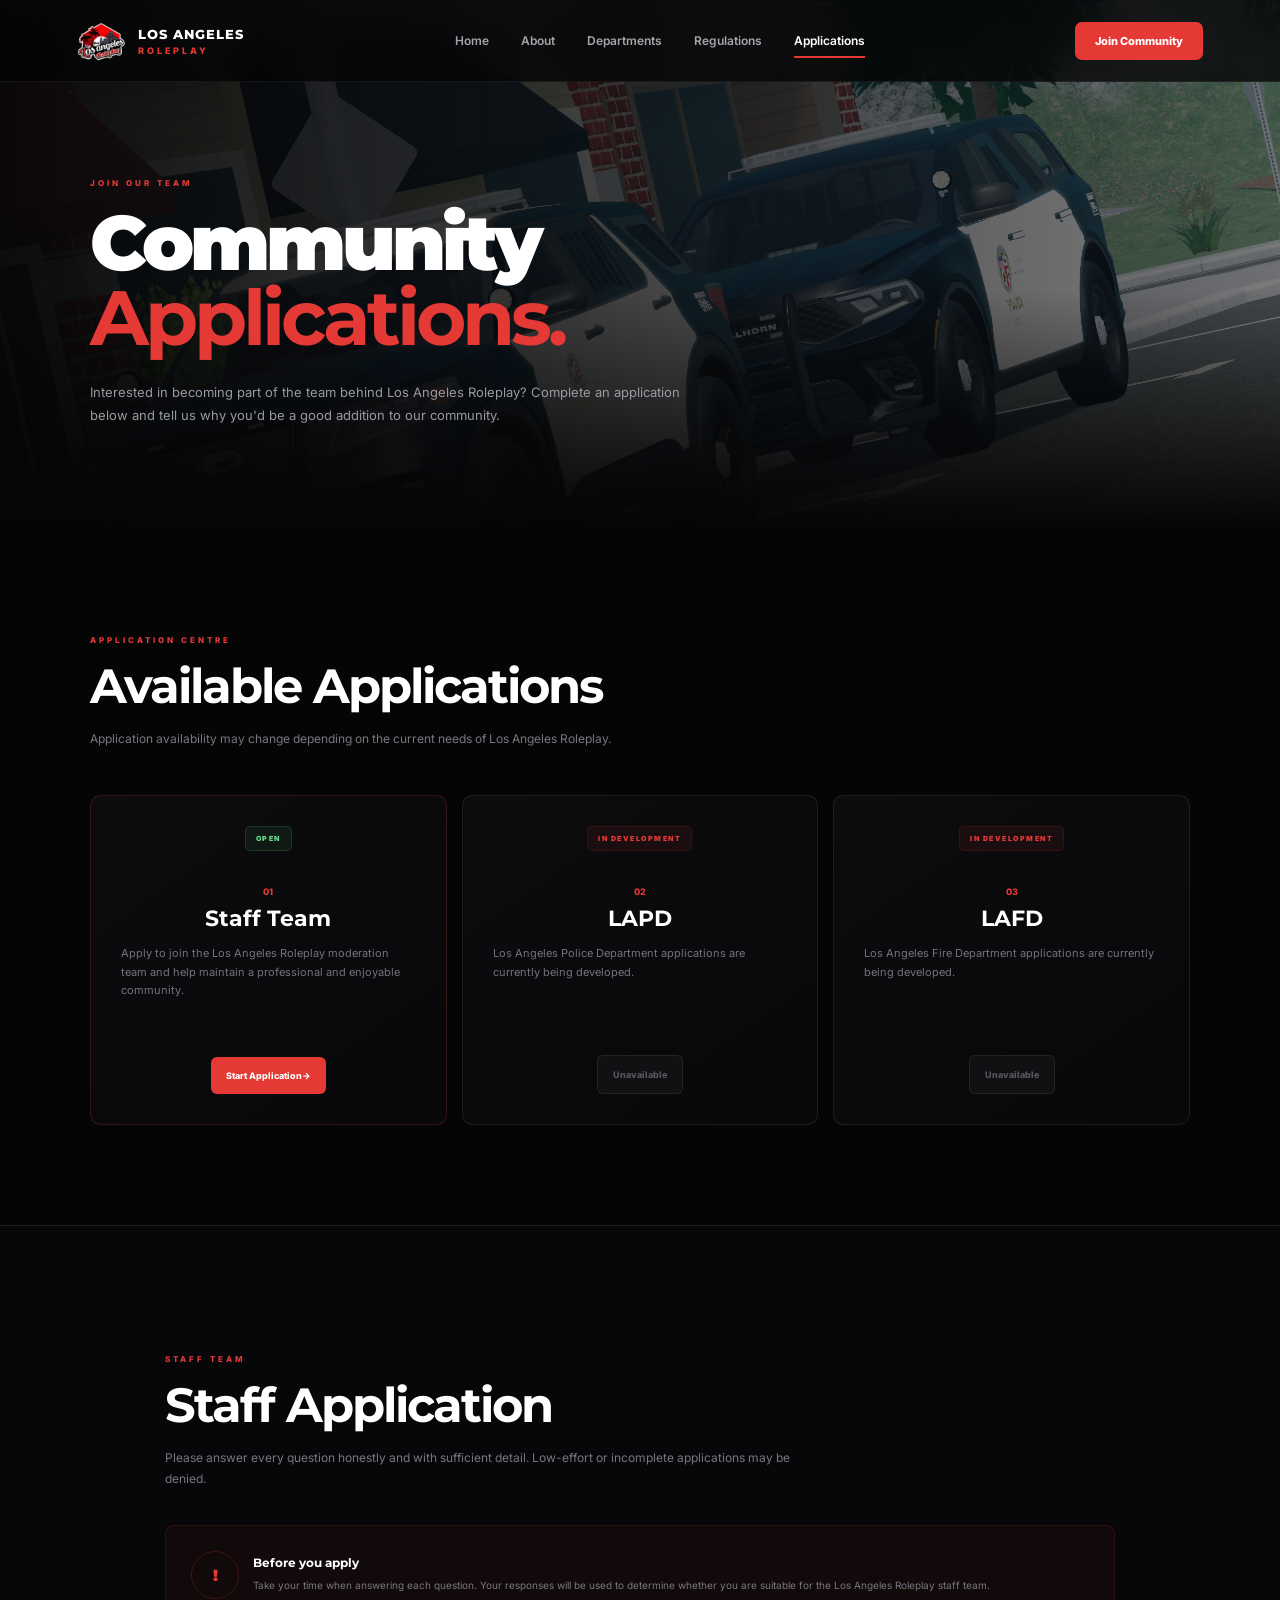
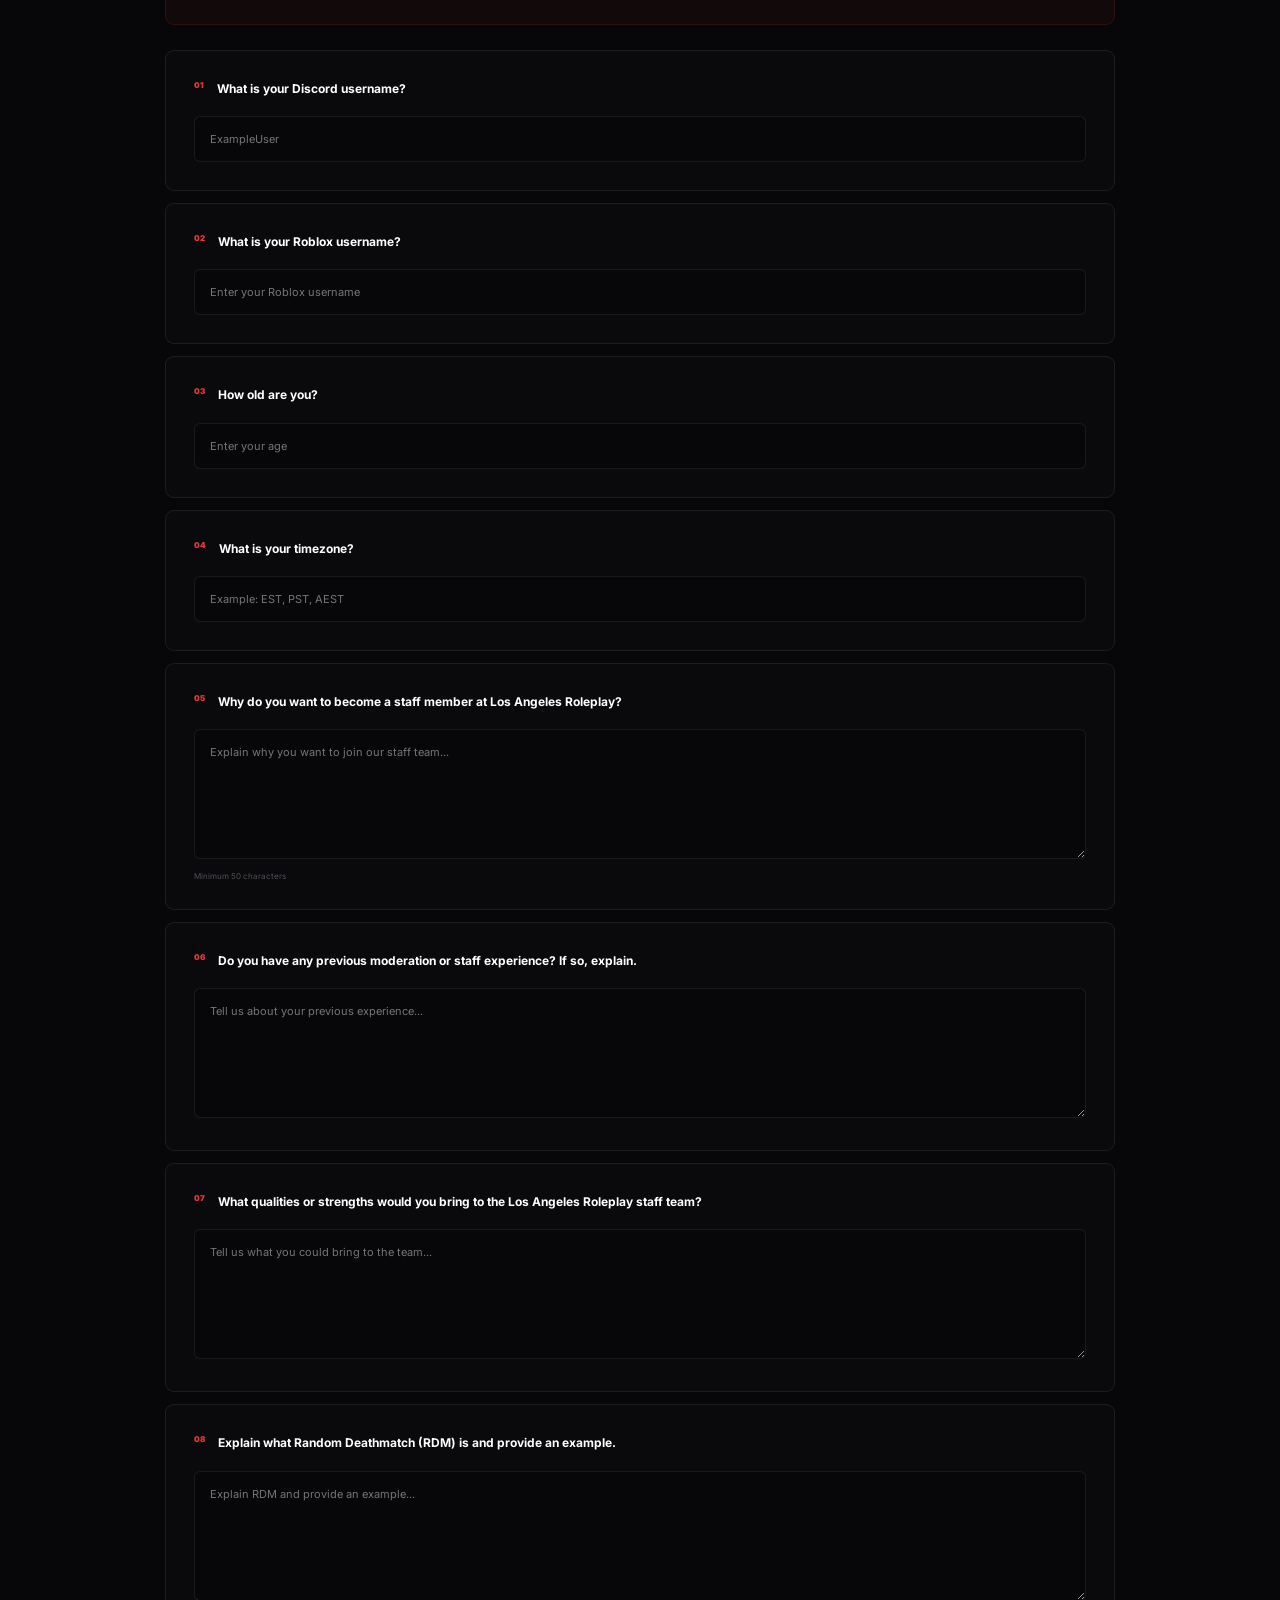
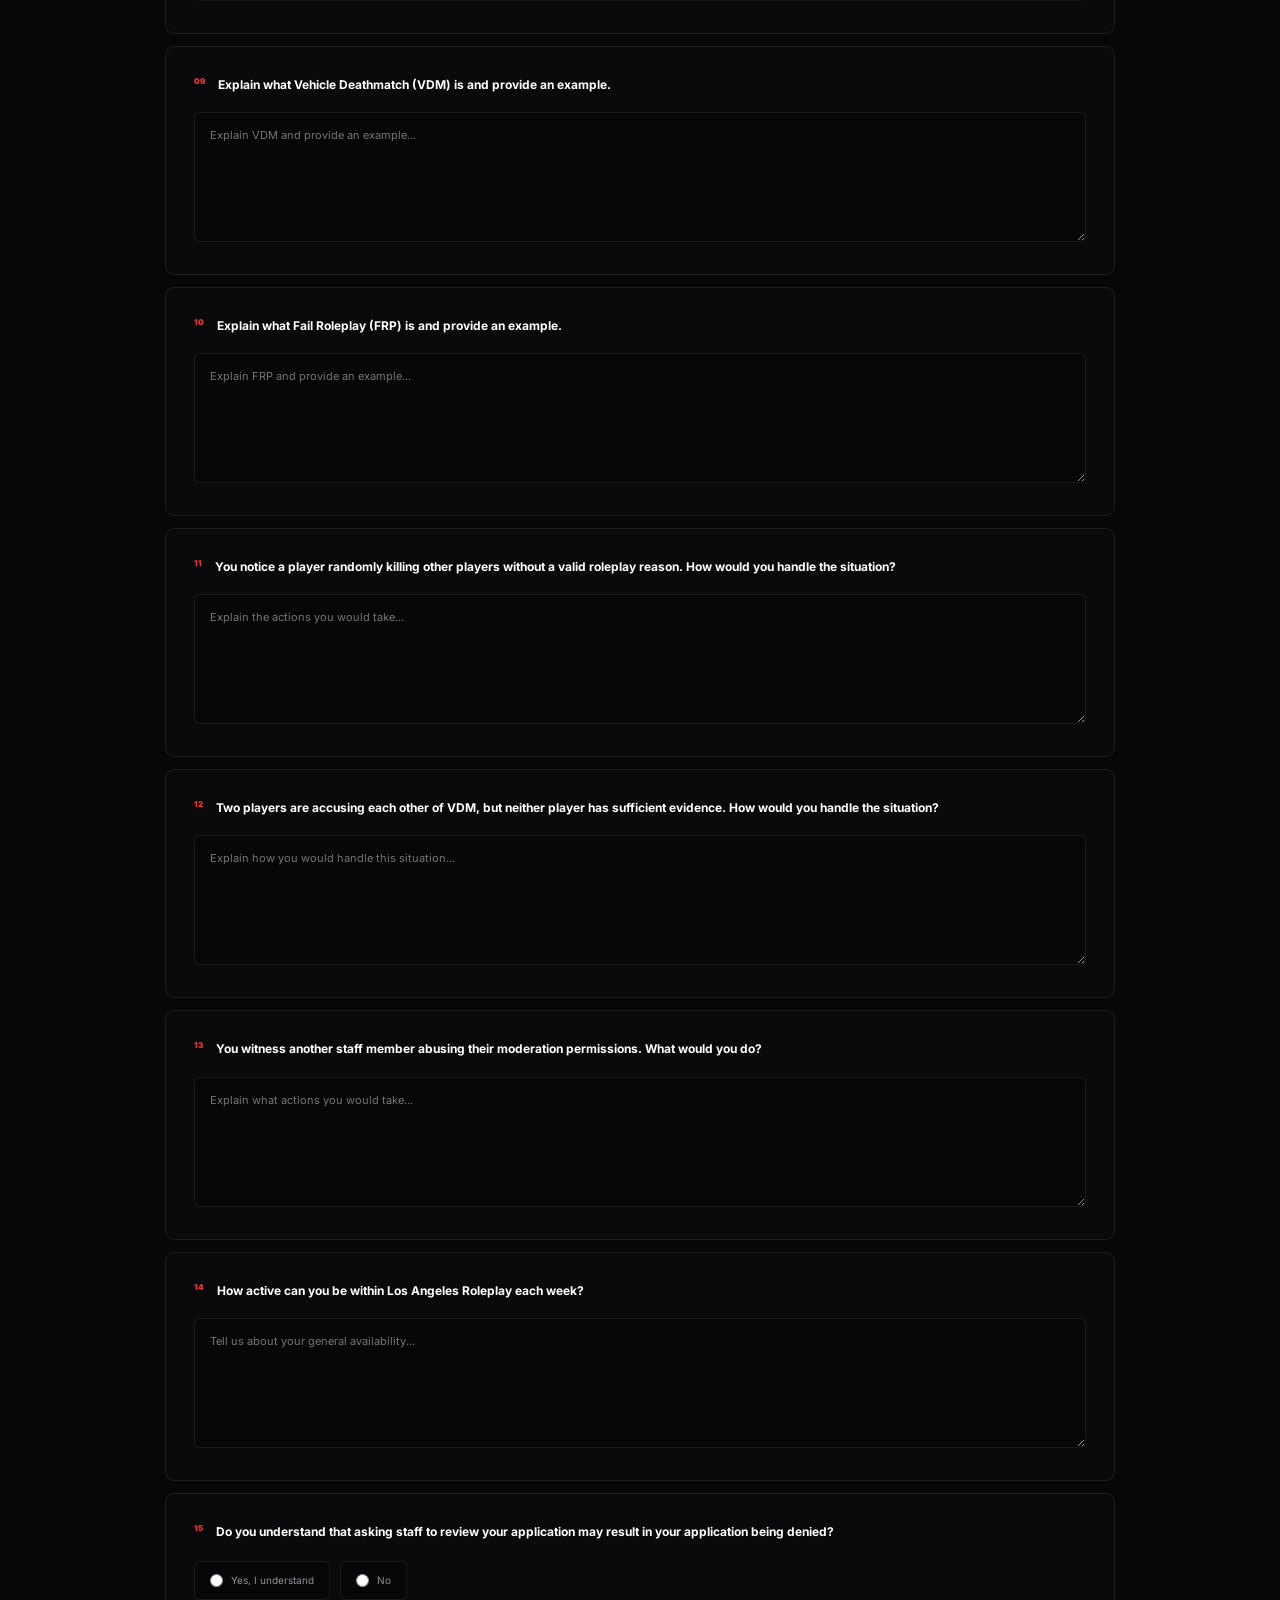
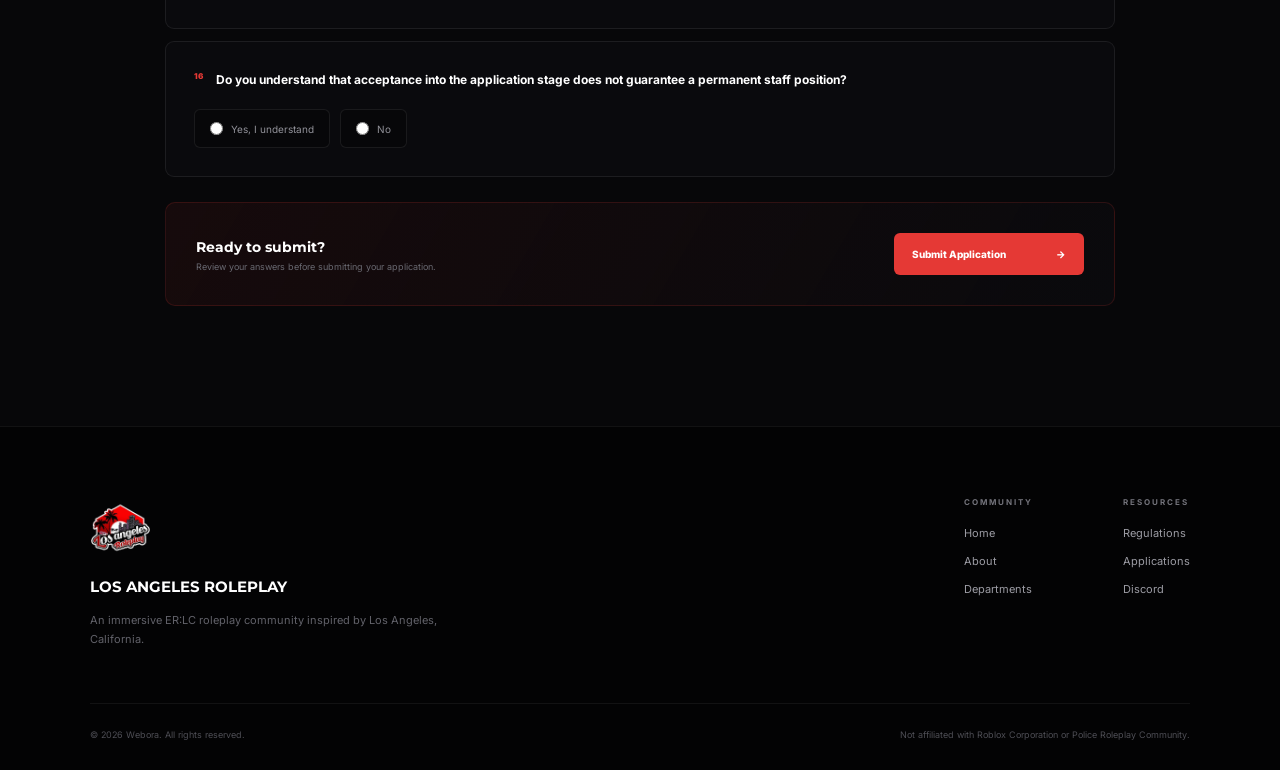
==== applications.html @ eafd81e9 "Add files via upload" ====
<!DOCTYPE html>
<html lang="en">

<head>
    <meta charset="UTF-8">
    <meta name="viewport" content="width=device-width, initial-scale=1.0">

    <title>Applications | Los Angeles Roleplay</title>

    <meta
        name="description"
        content="Apply to join the Los Angeles Roleplay staff team."
    >

    <link rel="icon" href="assets/images/larp.png">

    <link rel="preconnect" href="https://fonts.googleapis.com">
    <link rel="preconnect" href="https://fonts.gstatic.com" crossorigin>

    <link
        href="https://fonts.googleapis.com/css2?family=Inter:wght@400;500;600;700;800&family=Montserrat:wght@600;700;800;900&display=swap"
        rel="stylesheet"
    >

    <link rel="stylesheet" href="css/style.css">
</head>

<body>

    <!-- NAVIGATION -->
    <header class="navbar">

        <a href="index.html" class="brand">

            <img
                src="assets/images/larp.png"
                alt="Los Angeles Roleplay"
            >

            <div>
                <strong>LOS ANGELES</strong>
                <span>ROLEPLAY</span>
            </div>

        </a>


        <nav class="nav-links" id="navLinks">

            <a href="index.html">Home</a>
            <a href="index.html#about">About</a>
            <a href="departments.html">Departments</a>
            <a href="regulations.html">Regulations</a>

            <a
                href="applications.html"
                class="active"
            >
                Applications
            </a>

        </nav>


        <a
            href="https://discord.gg/EVZqjQpxMm"
            target="_blank"
            rel="noopener noreferrer"
            class="nav-button"
        >
            Join Community
        </a>


        <button
            class="menu-button"
            id="menuButton"
            aria-label="Open navigation"
        >
            <span></span>
            <span></span>
            <span></span>
        </button>

    </header>



    <main class="applications-page">

        <!-- HERO -->
        <section class="applications-hero">

            <div class="applications-hero-content reveal">

                <span>JOIN OUR TEAM</span>

                <h1>
                    Community
                    <b>Applications.</b>
                </h1>

                <p>
                    Interested in becoming part of the team behind
                    Los Angeles Roleplay? Complete an application
                    below and tell us why you'd be a good addition
                    to our community.
                </p>

            </div>

        </section>



        <!-- APPLICATION STATUS -->
        <section class="application-centre">

            <div class="application-heading reveal">

                <span>APPLICATION CENTRE</span>

                <h2>Available Applications</h2>

                <p>
                    Application availability may change depending
                    on the current needs of Los Angeles Roleplay.
                </p>

            </div>


            <div class="application-options">

                <!-- STAFF -->
                <article class="application-card application-open reveal">

                    <div class="application-status open">
                        OPEN
                    </div>

                    <span class="application-number">
                        01
                    </span>

                    <h3>Staff Team</h3>

                    <p>
                        Apply to join the Los Angeles Roleplay
                        moderation team and help maintain a
                        professional and enjoyable community.
                    </p>

                    <a
                        href="#staff-application"
                        class="application-button"
                    >
                        Start Application
                        <span>→</span>
                    </a>

                </article>


                <!-- LAPD -->
                <article class="application-card reveal">

                    <div class="application-status development">
                        IN DEVELOPMENT
                    </div>

                    <span class="application-number">
                        02
                    </span>

                    <h3>LAPD</h3>

                    <p>
                        Los Angeles Police Department applications
                        are currently being developed.
                    </p>

                    <button
                        class="application-button disabled"
                        disabled
                    >
                        Unavailable
                    </button>

                </article>


                <!-- LAFD -->
                <article class="application-card reveal">

                    <div class="application-status development">
                        IN DEVELOPMENT
                    </div>

                    <span class="application-number">
                        03
                    </span>

                    <h3>LAFD</h3>

                    <p>
                        Los Angeles Fire Department applications
                        are currently being developed.
                    </p>

                    <button
                        class="application-button disabled"
                        disabled
                    >
                        Unavailable
                    </button>

                </article>

            </div>

        </section>



        <!-- STAFF APPLICATION -->
        <section
            class="staff-application-section"
            id="staff-application"
        >

            <div class="staff-application-container">

                <div class="application-heading reveal">

                    <span>STAFF TEAM</span>

                    <h2>Staff Application</h2>

                    <p>
                        Please answer every question honestly and
                        with sufficient detail. Low-effort or
                        incomplete applications may be denied.
                    </p>

                </div>


                <!-- IMPORTANT NOTICE -->
                <div class="application-notice reveal">

                    <div class="notice-icon">
                        !
                    </div>

                    <div>

                        <strong>
                            Before you apply
                        </strong>

                        <p>
                            Take your time when answering each
                            question. Your responses will be used
                            to determine whether you are suitable
                            for the Los Angeles Roleplay staff team.
                        </p>

                    </div>

                </div>



                <!-- FORM -->
                <form
                    class="staff-application-form reveal"
                    id="staffApplication"
                >

                    <!-- QUESTION 1 -->
                    <div class="application-question">

                        <label for="discordUsername">

                            <span>01</span>

                            What is your Discord username?

                        </label>

                        <input
                            type="text"
                            id="discordUsername"
                            name="discordUsername"
                            placeholder="ExampleUser"
                            required
                        >

                    </div>


                    <!-- QUESTION 2 -->
                    <div class="application-question">

                        <label for="robloxUsername">

                            <span>02</span>

                            What is your Roblox username?

                        </label>

                        <input
                            type="text"
                            id="robloxUsername"
                            name="robloxUsername"
                            placeholder="Enter your Roblox username"
                            required
                        >

                    </div>


                    <!-- QUESTION 3 -->
                    <div class="application-question">

                        <label for="age">

                            <span>03</span>

                            How old are you?

                        </label>

                        <input
                            type="number"
                            id="age"
                            name="age"
                            placeholder="Enter your age"
                            min="1"
                            required
                        >

                    </div>


                    <!-- QUESTION 4 -->
                    <div class="application-question">

                        <label for="timezone">

                            <span>04</span>

                            What is your timezone?

                        </label>

                        <input
                            type="text"
                            id="timezone"
                            name="timezone"
                            placeholder="Example: EST, PST, AEST"
                            required
                        >

                    </div>


                    <!-- QUESTION 5 -->
                    <div class="application-question">

                        <label for="whyStaff">

                            <span>05</span>

                            Why do you want to become a staff member
                            at Los Angeles Roleplay?

                        </label>

                        <textarea
                            id="whyStaff"
                            name="whyStaff"
                            placeholder="Explain why you want to join our staff team..."
                            minlength="50"
                            required
                        ></textarea>

                        <small>
                            Minimum 50 characters
                        </small>

                    </div>


                    <!-- QUESTION 6 -->
                    <div class="application-question">

                        <label for="experience">

                            <span>06</span>

                            Do you have any previous moderation or
                            staff experience? If so, explain.

                        </label>

                        <textarea
                            id="experience"
                            name="experience"
                            placeholder="Tell us about your previous experience..."
                            required
                        ></textarea>

                    </div>


                    <!-- QUESTION 7 -->
                    <div class="application-question">

                        <label for="strengths">

                            <span>07</span>

                            What qualities or strengths would you
                            bring to the Los Angeles Roleplay staff
                            team?

                        </label>

                        <textarea
                            id="strengths"
                            name="strengths"
                            placeholder="Tell us what you could bring to the team..."
                            minlength="40"
                            required
                        ></textarea>

                    </div>


                    <!-- QUESTION 8 -->
                    <div class="application-question">

                        <label for="rdm">

                            <span>08</span>

                            Explain what Random Deathmatch (RDM) is
                            and provide an example.

                        </label>

                        <textarea
                            id="rdm"
                            name="rdm"
                            placeholder="Explain RDM and provide an example..."
                            required
                        ></textarea>

                    </div>


                    <!-- QUESTION 9 -->
                    <div class="application-question">

                        <label for="vdm">

                            <span>09</span>

                            Explain what Vehicle Deathmatch (VDM)
                            is and provide an example.

                        </label>

                        <textarea
                            id="vdm"
                            name="vdm"
                            placeholder="Explain VDM and provide an example..."
                            required
                        ></textarea>

                    </div>


                    <!-- QUESTION 10 -->
                    <div class="application-question">

                        <label for="frp">

                            <span>10</span>

                            Explain what Fail Roleplay (FRP) is
                            and provide an example.

                        </label>

                        <textarea
                            id="frp"
                            name="frp"
                            placeholder="Explain FRP and provide an example..."
                            required
                        ></textarea>

                    </div>


                    <!-- QUESTION 11 -->
                    <div class="application-question">

                        <label for="scenarioOne">

                            <span>11</span>

                            You notice a player randomly killing
                            other players without a valid roleplay
                            reason. How would you handle the
                            situation?

                        </label>

                        <textarea
                            id="scenarioOne"
                            name="scenarioOne"
                            placeholder="Explain the actions you would take..."
                            minlength="50"
                            required
                        ></textarea>

                    </div>


                    <!-- QUESTION 12 -->
                    <div class="application-question">

                        <label for="scenarioTwo">

                            <span>12</span>

                            Two players are accusing each other of
                            VDM, but neither player has sufficient
                            evidence. How would you handle the
                            situation?

                        </label>

                        <textarea
                            id="scenarioTwo"
                            name="scenarioTwo"
                            placeholder="Explain how you would handle this situation..."
                            minlength="50"
                            required
                        ></textarea>

                    </div>


                    <!-- QUESTION 13 -->
                    <div class="application-question">

                        <label for="staffAbuse">

                            <span>13</span>

                            You witness another staff member abusing
                            their moderation permissions. What would
                            you do?

                        </label>

                        <textarea
                            id="staffAbuse"
                            name="staffAbuse"
                            placeholder="Explain what actions you would take..."
                            required
                        ></textarea>

                    </div>


                    <!-- QUESTION 14 -->
                    <div class="application-question">

                        <label for="activity">

                            <span>14</span>

                            How active can you be within Los Angeles
                            Roleplay each week?

                        </label>

                        <textarea
                            id="activity"
                            name="activity"
                            placeholder="Tell us about your general availability..."
                            required
                        ></textarea>

                    </div>


                    <!-- QUESTION 15 -->
                    <div class="application-question">

                        <label>

                            <span>15</span>

                            Do you understand that asking staff to
                            review your application may result in
                            your application being denied?

                        </label>

                        <div class="application-choice">

                            <label>
                                <input
                                    type="radio"
                                    name="reviewAgreement"
                                    value="yes"
                                    required
                                >
                                Yes, I understand
                            </label>

                            <label>
                                <input
                                    type="radio"
                                    name="reviewAgreement"
                                    value="no"
                                >
                                No
                            </label>

                        </div>

                    </div>


                    <!-- QUESTION 16 -->
                    <div class="application-question">

                        <label>

                            <span>16</span>

                            Do you understand that acceptance into
                            the application stage does not guarantee
                            a permanent staff position?

                        </label>

                        <div class="application-choice">

                            <label>
                                <input
                                    type="radio"
                                    name="acceptanceAgreement"
                                    value="yes"
                                    required
                                >
                                Yes, I understand
                            </label>

                            <label>
                                <input
                                    type="radio"
                                    name="acceptanceAgreement"
                                    value="no"
                                >
                                No
                            </label>

                        </div>

                    </div>


                    <!-- SUBMIT -->
                    <div class="application-submit">

                        <div>

                            <strong>
                                Ready to submit?
                            </strong>

                            <p>
                                Review your answers before
                                submitting your application.
                            </p>

                        </div>

                        <button type="submit">
                            Submit Application
                            <span>→</span>
                        </button>

                    </div>

                </form>

            </div>

        </section>

    </main>



    <!-- FOOTER -->
    <footer>

        <div class="footer-top">

            <div class="footer-brand">

                <img
                    src="assets/images/larp.png"
                    alt="Los Angeles Roleplay"
                >

                <h3>
                    LOS ANGELES ROLEPLAY
                </h3>

                <p>
                    An immersive ER:LC roleplay community
                    inspired by Los Angeles, California.
                </p>

            </div>


            <div class="footer-links">

                <div>

                    <strong>COMMUNITY</strong>

                    <a href="index.html">Home</a>
                    <a href="index.html#about">About</a>
                    <a href="departments.html">Departments</a>

                </div>


                <div>

                    <strong>RESOURCES</strong>

                    <a href="regulations.html">Regulations</a>
                    <a href="applications.html">Applications</a>

                    <a
                        href="https://discord.gg/EVZqjQpxMm"
                        target="_blank"
                        rel="noopener noreferrer"
                    >
                        Discord
                    </a>

                </div>

            </div>

        </div>


        <div class="footer-bottom">

            <span>
                © 2026 Webora.
                All rights reserved.
            </span>

            <span>
                Not affiliated with Roblox Corporation
                or Police Roleplay Community.
            </span>

        </div>

    </footer>


    <script src="js/script.js"></script>

</body>

</html>
---- css/style.css ----
/* ========================================
   LOS ANGELES ROLEPLAY
   RED / BLACK THEME
======================================== */

* {
    margin: 0;
    padding: 0;
    box-sizing: border-box;
}

html {
    scroll-behavior: smooth;
}

:root {
    --bg: #050506;
    --bg-light: #09090b;

    --card: #0b0b0e;
    --card-light: #101014;

    --red: #e53935;
    --red-light: #ff625e;

    --white: #ffffff;
    --text: #c8c8ce;
    --muted: #73737c;

    --border: rgba(255, 255, 255, 0.08);

    --heading: "Montserrat", sans-serif;
    --body: "Inter", sans-serif;
}

body {
    min-height: 100vh;

    background: var(--bg);
    color: var(--white);

    font-family: var(--body);

    overflow-x: hidden;
}

a {
    color: inherit;
    text-decoration: none;
}

img {
    display: block;
    max-width: 100%;
}


/* ========================================
   NAVBAR
======================================== */

.navbar {
    position: fixed;

    top: 0;
    left: 0;

    z-index: 1000;

    width: 100%;
    height: 82px;

    padding: 0 6%;

    display: flex;
    align-items: center;
    justify-content: space-between;

    background: rgba(5, 5, 6, 0.78);

    border-bottom:
        1px solid rgba(255, 255, 255, 0.06);

    backdrop-filter: blur(18px);
    -webkit-backdrop-filter: blur(18px);
}

.brand {
    display: flex;
    align-items: center;

    gap: 13px;
}

.brand img {
    width: 48px;
    height: 48px;

    object-fit: contain;
}

.brand > div {
    display: flex;
    flex-direction: column;
}

.brand strong {
    font-family: var(--heading);

    font-size: 13px;
    font-weight: 800;

    letter-spacing: 1px;
}

.brand span {
    margin-top: 3px;

    color: var(--red);

    font-size: 9px;
    font-weight: 800;

    letter-spacing: 3px;
}

.nav-links {
    display: flex;
    align-items: center;

    gap: 32px;
}

.nav-links a {
    position: relative;

    color: #a5a5ad;

    font-size: 12px;
    font-weight: 600;

    transition: 0.25s ease;
}

.nav-links a:hover {
    color: white;
}

.nav-links a::after {
    content: "";

    position: absolute;

    left: 0;
    bottom: -10px;

    width: 0;
    height: 2px;

    background: var(--red);

    transition: width 0.25s ease;
}

.nav-links a:hover::after {
    width: 100%;
}

.nav-button {
    padding: 12px 20px;

    background: var(--red);

    border-radius: 7px;

    color: white;

    font-size: 11px;
    font-weight: 800;

    transition: 0.25s ease;
}

.nav-button:hover {
    transform: translateY(-2px);

    background: var(--red-light);

    box-shadow:
        0 10px 30px rgba(229, 57, 53, 0.2);
}


/* ========================================
   MOBILE BUTTON
======================================== */

.menu-button {
    display: none;

    width: 34px;

    background: none;
    border: none;

    cursor: pointer;
}

.menu-button span {
    display: block;

    width: 100%;
    height: 2px;

    margin: 7px 0;

    background: white;
}


/* ========================================
   HERO
======================================== */

.hero {
    position: relative;

    min-height: 100vh;

    padding: 150px 7% 100px;

    display: flex;
    align-items: center;

    overflow: hidden;

    background-image:
        linear-gradient(
            90deg,
            rgba(5, 5, 6, 0.94) 0%,
            rgba(5, 5, 6, 0.72) 45%,
            rgba(5, 5, 6, 0.42) 100%
        ),
        linear-gradient(
            to bottom,
            rgba(5, 5, 6, 0.10) 55%,
            #050506 100%
        ),
        url("../assets/images/background.png");

    background-size: cover;
    background-position: center;
    background-repeat: no-repeat;
}

.hero::after {
    content: "";

    position: absolute;

    inset: 0;

    background:
        linear-gradient(
            to bottom,
            transparent 65%,
            #050506 100%
        );

    pointer-events: none;
}

.hero-glow {
    position: absolute;
    inset: 0;

    pointer-events: none;

    background:
        radial-gradient(
            circle at 75% 45%,
            rgba(229, 57, 53, 0.15),
            transparent 35%
        );
}

.hero-content {
    position: relative;

    z-index: 5;

    width: min(900px, 100%);
}

.hero-logo {
    width: 105px;
    height: 105px;

    margin-bottom: 30px;

    padding: 9px;

    object-fit: contain;

    background:
        rgba(255, 255, 255, 0.025);

    border:
        1px solid rgba(255, 255, 255, 0.08);

    border-radius: 17px;
}

.hero-label {
    margin-bottom: 18px;

    color: var(--red);

    font-size: 10px;
    font-weight: 800;

    letter-spacing: 3px;
}

.hero h1 {
    max-width: 900px;

    font-family: var(--heading);

    font-size:
        clamp(55px, 7vw, 105px);

    font-weight: 900;

    line-height: 0.92;

    letter-spacing: -5px;
}

.hero h1 span {
    display: block;

    color: var(--red);
}

.hero-description {
    max-width: 610px;

    margin-top: 30px;

    color: #9a9aa2;

    font-size: 15px;
    line-height: 1.8;
}

.hero-buttons {
    margin-top: 35px;

    display: flex;
    flex-wrap: wrap;

    gap: 12px;
}


/* ========================================
   BUTTONS
======================================== */

.button {
    min-height: 50px;

    padding: 0 25px;

    display: inline-flex;
    align-items: center;
    justify-content: center;

    border-radius: 7px;

    font-size: 11px;
    font-weight: 800;

    transition: 0.25s ease;
}

.red-button {
    background: var(--red);

    border:
        1px solid var(--red);

    color: white;
}

.red-button:hover {
    transform: translateY(-3px);

    background: var(--red-light);

    box-shadow:
        0 12px 35px
        rgba(229, 57, 53, 0.22);
}

.dark-button {
    background:
        rgba(255, 255, 255, 0.035);

    border:
        1px solid rgba(255, 255, 255, 0.12);

    color: white;
}

.dark-button:hover {
    transform: translateY(-3px);

    border-color:
        rgba(229, 57, 53, 0.4);

    background:
        rgba(255, 255, 255, 0.07);
}


/* ========================================
   SCROLL LABEL
======================================== */

.scroll-text {
    position: absolute;

    z-index: 5;

    right: 7%;
    bottom: 55px;

    display: flex;
    align-items: center;

    gap: 15px;

    color: #595961;

    font-size: 8px;
    font-weight: 800;

    letter-spacing: 2px;
}

.scroll-text div {
    width: 55px;
    height: 1px;

    background:
        rgba(255, 255, 255, 0.18);
}


/* ========================================
   GENERAL SECTION
======================================== */

.section {
    position: relative;

    padding: 120px 7%;

    background: var(--bg);
}

.section-heading {
    max-width: 700px;

    margin-bottom: 55px;
}

.section-heading > span,
.application-content > span,
.join-content > span {
    display: block;

    margin-bottom: 14px;

    color: var(--red);

    font-size: 9px;
    font-weight: 800;

    letter-spacing: 3px;
}

.section-heading h2,
.application-content h2,
.join-content h2 {
    font-family: var(--heading);

    font-size:
        clamp(38px, 4vw, 60px);

    line-height: 1.05;

    letter-spacing: -2px;
}

.section-heading h2 b,
.application-content h2 b,
.join-content h2 b {
    color: var(--red);
}

.section-heading p {
    max-width: 600px;

    margin-top: 18px;

    color: var(--muted);

    font-size: 14px;
    line-height: 1.8;
}


/* ========================================
   ABOUT
======================================== */

.about-grid {
    display: grid;

    grid-template-columns:
        1.05fr
        0.95fr;

    gap: 20px;
}

.about-card {
    min-height: 480px;

    padding: 50px;

    display: flex;
    flex-direction: column;
    justify-content: center;

    background:
        linear-gradient(
            145deg,
            #0d0d10,
            #08080a
        );

    border: 1px solid var(--border);

    border-radius: 15px;
}

.about-card small {
    color: var(--red);

    font-size: 9px;
    font-weight: 800;

    letter-spacing: 3px;
}

.about-card h3 {
    max-width: 520px;

    margin-top: 18px;

    font-family: var(--heading);

    font-size:
        clamp(30px, 3vw, 45px);

    line-height: 1.1;
}

.about-card p {
    max-width: 560px;

    margin-top: 20px;

    color: #85858e;

    font-size: 13px;
    line-height: 1.8;
}

.about-card a {
    margin-top: 30px;

    color: var(--red);

    font-size: 11px;
    font-weight: 800;
}

.feature-grid {
    display: grid;

    grid-template-columns:
        repeat(2, 1fr);

    gap: 14px;
}

.feature-card {
    min-height: 230px;

    padding: 30px;

    background: #0b0b0e;

    border: 1px solid var(--border);

    border-radius: 14px;

    transition: 0.25s ease;
}

.feature-card:hover {
    transform: translateY(-5px);

    border-color:
        rgba(229, 57, 53, 0.3);
}

.feature-card strong {
    display: block;

    margin-bottom: 40px;

    color: var(--red);

    font-family: var(--heading);

    font-size: 11px;
}

.feature-card h3 {
    margin-bottom: 12px;

    font-family: var(--heading);

    font-size: 16px;
}

.feature-card p {
    color: #74747d;

    font-size: 12px;
    line-height: 1.7;
}


/* ========================================
   STATISTICS
======================================== */

.statistics {
    padding: 0 7% 120px;

    display: grid;

    grid-template-columns:
        repeat(4, 1fr);

    background: var(--bg);
}

.stat {
    min-height: 180px;

    display: flex;
    flex-direction: column;
    align-items: center;
    justify-content: center;

    border-top: 1px solid var(--border);
    border-bottom: 1px solid var(--border);
    border-right: 1px solid var(--border);

    text-align: center;
}

.stat:first-child {
    border-left: 1px solid var(--border);
}

.stat strong {
    font-family: var(--heading);

    font-size: 34px;
    font-weight: 800;
}

.stat span {
    margin-top: 10px;

    color: #66666e;

    font-size: 8px;
    font-weight: 800;

    letter-spacing: 2px;
}


/* ========================================
   DEPARTMENTS
======================================== */

.departments-section {
    background:
        radial-gradient(
            circle at 10% 50%,
            rgba(229, 57, 53, 0.06),
            transparent 30%
        ),
        #070708;
}

.department-grid {
    display: grid;

    grid-template-columns:
        repeat(3, 1fr);

    gap: 17px;
}

.department-card {
    position: relative;

    min-height: 420px;

    padding: 37px;

    display: flex;
    flex-direction: column;

    overflow: hidden;

    background:
        linear-gradient(
            145deg,
            #0e0e11,
            #08080a
        );

    border: 1px solid var(--border);

    border-radius: 15px;

    transition: 0.3s ease;
}

.department-card:hover {
    transform: translateY(-7px);

    border-color:
        rgba(229, 57, 53, 0.3);
}

.department-number {
    position: absolute;

    right: 25px;
    top: 22px;

    color:
        rgba(255, 255, 255, 0.07);

    font-family: var(--heading);

    font-size: 38px;
    font-weight: 900;
}

.department-icon {
    width: 56px;
    height: 56px;

    margin-bottom: 60px;

    display: flex;
    align-items: center;
    justify-content: center;

    color: var(--red);

    background:
        rgba(229, 57, 53, 0.07);

    border:
        1px solid rgba(229, 57, 53, 0.15);

    border-radius: 12px;
}

.department-card small {
    color: var(--red);

    font-size: 8px;
    font-weight: 800;

    letter-spacing: 2px;
}

.department-card h3 {
    max-width: 300px;

    margin-top: 11px;

    font-family: var(--heading);

    font-size: 22px;

    line-height: 1.2;
}

.department-card p {
    margin-top: 15px;

    color: #787881;

    font-size: 12px;
    line-height: 1.8;
}

.department-card a {
    margin-top: auto;
    padding-top: 25px;

    color: #aaaab2;

    font-size: 11px;
    font-weight: 800;
}

.department-card a:hover {
    color: var(--red);
}


/* ========================================
   APPLICATION
======================================== */

.application-card {
    position: relative;

    min-height: 420px;

    padding: 65px;

    display: flex;
    align-items: center;

    overflow: hidden;

    background:
        linear-gradient(
            110deg,
            #0d0d10,
            #070708
        );

    border:
        1px solid rgba(229, 57, 53, 0.13);

    border-radius: 18px;
}

.application-content {
    position: relative;

    z-index: 2;

    max-width: 650px;
}

.application-content p {
    max-width: 560px;

    margin-top: 20px;

    color: #81818a;

    font-size: 13px;
    line-height: 1.8;
}

.application-buttons {
    margin-top: 30px;

    display: flex;
    flex-wrap: wrap;

    gap: 12px;
}

.application-logo {
    position: absolute;

    width: 330px;
    height: 330px;

    right: 7%;
    top: 50%;

    transform: translateY(-50%);

    object-fit: contain;

    opacity: 0.09;
}


/* ========================================
   JOIN
======================================== */

.join-section {
    position: relative;

    min-height: 650px;

    padding: 120px 7%;

    display: flex;
    align-items: center;
    justify-content: center;

    overflow: hidden;

    background:
        radial-gradient(
            circle at center,
            rgba(229, 57, 53, 0.13),
            transparent 40%
        ),
        #060607;
}

.join-section::before {
    content: "";

    position: absolute;

    width: 650px;
    height: 650px;

    border:
        1px solid rgba(229, 57, 53, 0.07);

    border-radius: 50%;

    box-shadow:
        0 0 0 100px
        rgba(229, 57, 53, 0.012),

        0 0 0 200px
        rgba(229, 57, 53, 0.008);
}

.join-content {
    position: relative;

    z-index: 2;

    max-width: 800px;

    text-align: center;
}

.join-content img {
    width: 105px;
    height: 105px;

    margin:
        0 auto
        30px;

    object-fit: contain;
}

.join-content p {
    max-width: 580px;

    margin:
        22px auto
        32px;

    color: #85858e;

    font-size: 14px;
    line-height: 1.8;
}

.join-button {
    min-height: 56px;

    padding: 0 32px;
}


/* ========================================
   FOOTER
======================================== */

footer {
    padding:
        70px
        7%
        30px;

    background: #030304;

    border-top:
        1px solid rgba(255, 255, 255, 0.06);
}

.footer-top {
    padding-bottom: 55px;

    display: flex;
    justify-content: space-between;

    gap: 60px;
}

.footer-brand {
    max-width: 350px;
}

.footer-brand img {
    width: 60px;
    height: 60px;

    object-fit: contain;

    margin-bottom: 20px;
}

.footer-brand h3 {
    font-family: var(--heading);

    font-size: 15px;
}

.footer-brand p {
    margin-top: 15px;

    color: #62626a;

    font-size: 11px;
    line-height: 1.7;
}

.footer-links {
    display: flex;

    gap: 90px;
}

.footer-links > div {
    display: flex;
    flex-direction: column;

    gap: 14px;
}

.footer-links strong {
    margin-bottom: 5px;

    color: #73737b;

    font-size: 8px;

    letter-spacing: 2px;
}

.footer-links a {
    color: #9c9ca4;

    font-size: 11px;
}

.footer-links a:hover {
    color: var(--red);
}

.footer-bottom {
    padding-top: 25px;

    display: flex;
    justify-content: space-between;

    gap: 25px;

    border-top:
        1px solid rgba(255, 255, 255, 0.06);
}

.footer-bottom span {
    color: #4e4e55;

    font-size: 9px;
}


/* ========================================
   REVEAL ANIMATION
======================================== */

/*
   JS adds .reveal-ready after loading.
   This means text will NEVER disappear
   if JavaScript fails to load.
*/

.reveal-ready .reveal {
    opacity: 0;

    transform: translateY(25px);

    transition:
        opacity 0.75s ease,
        transform 0.75s ease;
}

.reveal-ready .reveal.visible {
    opacity: 1;

    transform: translateY(0);
}


/* ========================================
   MOBILE
======================================== */

@media (max-width: 1000px) {

    .nav-links {
        gap: 18px;
    }

    .about-grid {
        grid-template-columns: 1fr;
    }

    .department-grid {
        grid-template-columns:
            repeat(2, 1fr);
    }

    .department-card:last-child {
        grid-column: span 2;
    }

}


@media (max-width: 800px) {

    .navbar {
        height: 75px;

        padding: 0 24px;
    }

    .brand img {
        width: 42px;
        height: 42px;
    }

    .nav-button {
        display: none;
    }

    .menu-button {
        display: block;
    }

    .nav-links {
        position: absolute;

        top: 75px;
        left: 0;

        width: 100%;

        padding: 28px 24px;

        display: none;
        flex-direction: column;
        align-items: flex-start;

        gap: 25px;

        background:
            rgba(5, 5, 6, 0.98);

        border-bottom:
            1px solid var(--border);
    }

    .nav-links.open {
        display: flex;
    }


    /* HERO */

    .hero {
        min-height: 850px;

        padding:
            130px
            24px
            100px;
    }

    .hero-logo {
        width: 85px;
        height: 85px;
    }

    .hero h1 {
        font-size:
            clamp(48px, 14vw, 75px);

        letter-spacing: -3px;
    }

    .hero-description {
        font-size: 13px;
    }

    .hero-buttons {
        flex-direction: column;
    }

    .hero-buttons .button {
        width: 100%;
    }

    .scroll-text {
        display: none;
    }


    /* SECTIONS */

    .section {
        padding:
            90px
            24px;
    }

    .section-heading h2,
    .application-content h2,
    .join-content h2 {
        font-size: 38px;
    }


    /* ABOUT */

    .about-card {
        min-height: auto;

        padding: 35px 28px;
    }

    .feature-grid {
        grid-template-columns: 1fr;
    }

    .feature-card {
        min-height: auto;
    }


    /* STATS */

    .statistics {
        padding:
            0
            24px
            90px;

        grid-template-columns:
            repeat(2, 1fr);
    }


    /* DEPARTMENTS */

    .department-grid {
        grid-template-columns: 1fr;
    }

    .department-card:last-child {
        grid-column: auto;
    }


    /* APPLICATION */

    .application-card {
        min-height: auto;

        padding: 45px 28px;
    }

    .application-logo {
        width: 260px;
        height: 260px;

        right: -80px;

        opacity: 0.05;
    }

    .application-buttons {
        flex-direction: column;
    }

    .application-buttons .button {
        width: 100%;
    }


    /* JOIN */

    .join-section {
        min-height: 600px;

        padding:
            100px
            24px;
    }


    /* FOOTER */

    footer {
        padding:
            60px
            24px
            25px;
    }

    .footer-top {
        flex-direction: column;
    }

    .footer-links {
        gap: 60px;
    }

    .footer-bottom {
        flex-direction: column;

        gap: 10px;
    }

}


@media (max-width: 500px) {

    .statistics {
        grid-template-columns: 1fr;
    }

    .stat {
        border-left:
            1px solid var(--border);
    }

    .footer-links {
        flex-direction: column;

        gap: 40px;
    }

}/* ========================================
   DEPARTMENTS - IN DEVELOPMENT
======================================== */

.development-grid {
    grid-template-columns: 1fr;
}

.development-card {
    min-height: 350px;

    align-items: center;
    justify-content: center;

    text-align: center;
}

.development-card .department-icon {
    margin-bottom: 25px;
}

.development-card h3 {
    margin-top: 12px;

    font-size: 32px;
}

.development-card p {
    max-width: 550px;

    margin: 18px auto 0;
}

.development-status {
    margin-top: 30px;

    padding: 9px 15px;

    color: var(--red);

    background: rgba(229, 57, 53, 0.08);

    border: 1px solid rgba(229, 57, 53, 0.18);
    border-radius: 6px;

    font-size: 9px;
    font-weight: 800;

    letter-spacing: 2px;
}/* ========================================
   REGULATIONS PAGE
======================================== */

.regulations-page {
    min-height: 100vh;
    background: #050506;
}


/* HERO */

.regulations-hero {
    position: relative;

    min-height: 500px;

    padding:
        170px
        7%
        100px;

    display: flex;
    align-items: center;

    overflow: hidden;

    background-image:
        linear-gradient(
            90deg,
            rgba(5, 5, 6, 0.95) 0%,
            rgba(5, 5, 6, 0.78) 50%,
            rgba(5, 5, 6, 0.55) 100%
        ),
        linear-gradient(
            to bottom,
            transparent 55%,
            #050506 100%
        ),
        url("../assets/images/background.png");

    background-size: cover;
    background-position: center;
    background-repeat: no-repeat;
}

.regulations-hero::after {
    content: "";

    position: absolute;
    inset: 0;

    background:
        radial-gradient(
            circle at 75% 50%,
            rgba(229, 57, 53, 0.13),
            transparent 35%
        );

    pointer-events: none;
}

.regulations-hero-content {
    position: relative;
    z-index: 2;

    max-width: 800px;
}

.regulations-hero-content > span {
    display: block;

    margin-bottom: 15px;

    color: var(--red);

    font-size: 9px;
    font-weight: 800;

    letter-spacing: 3px;
}

.regulations-hero-content h1 {
    font-family: var(--heading);

    font-size:
        clamp(48px, 6vw, 85px);

    font-weight: 900;

    line-height: 0.98;

    letter-spacing: -4px;
}

.regulations-hero-content h1 b {
    display: block;

    color: var(--red);
}

.regulations-hero-content p {
    max-width: 570px;

    margin-top: 25px;

    color: #9999a2;

    font-size: 14px;
    line-height: 1.8;
}


/* ========================================
   REGULATIONS LAYOUT
======================================== */

.regulations-content {
    width: min(1450px, 86%);

    margin: 0 auto;

    padding:
        100px
        0
        130px;

    display: grid;

    grid-template-columns:
        250px
        minmax(0, 1fr);

    gap: 70px;
}


/* ========================================
   SIDEBAR
======================================== */

.regulations-sidebar {
    position: sticky;

    top: 120px;

    align-self: start;
}

.sidebar-label {
    display: block;

    margin-bottom: 20px;

    color: #55555e;

    font-size: 8px;
    font-weight: 800;

    letter-spacing: 3px;
}

.regulation-nav {
    min-height: 55px;

    padding: 0 15px;

    display: flex;
    align-items: center;

    gap: 13px;

    color: #7e7e87;

    border-left:
        2px solid rgba(255, 255, 255, 0.06);

    font-size: 11px;
    font-weight: 700;

    transition: 0.2s ease;
}

.regulation-nav span {
    color: #4e4e56;

    font-size: 9px;
}

.regulation-nav:hover,
.regulation-nav.active {
    color: white;

    background:
        linear-gradient(
            90deg,
            rgba(229, 57, 53, 0.08),
            transparent
        );

    border-left-color: var(--red);
}

.regulation-nav.active span {
    color: var(--red);
}

.sidebar-note {
    margin-top: 40px;

    padding: 22px;

    background: #0a0a0d;

    border: 1px solid var(--border);
    border-radius: 10px;
}

.sidebar-note strong {
    color: white;

    font-family: var(--heading);

    font-size: 11px;
}

.sidebar-note p {
    margin-top: 10px;

    color: #676770;

    font-size: 10px;
    line-height: 1.7;
}


/* ========================================
   RULE HEADINGS
======================================== */

.rules-category {
    scroll-margin-top: 120px;
}

.rules-heading > span {
    display: block;

    margin-bottom: 12px;

    color: var(--red);

    font-size: 8px;
    font-weight: 800;

    letter-spacing: 3px;
}

.rules-heading h2 {
    font-family: var(--heading);

    font-size:
        clamp(34px, 4vw, 50px);

    letter-spacing: -2px;
}

.rules-heading p {
    max-width: 700px;

    margin-top: 15px;

    color: #777780;

    font-size: 13px;
    line-height: 1.8;
}


/* ========================================
   SEARCH
======================================== */

.rules-search {
    width: 100%;

    height: 58px;

    margin-top: 35px;

    padding: 0 20px;

    display: flex;
    align-items: center;

    gap: 13px;

    background: #09090c;

    border: 1px solid var(--border);
    border-radius: 9px;

    transition: border-color 0.2s ease;
}

.rules-search:focus-within {
    border-color:
        rgba(229, 57, 53, 0.45);
}

.rules-search > span {
    color: var(--red);

    font-size: 20px;
}

.rules-search input {
    width: 100%;

    border: none;
    outline: none;

    background: transparent;

    color: white;

    font-family: var(--body);
    font-size: 12px;
}

.rules-search input::placeholder {
    color: #55555d;
}


/* ========================================
   RULE CARDS
======================================== */

.rules-list {
    margin-top: 20px;

    display: flex;
    flex-direction: column;

    gap: 10px;
}

.rule-card {
    min-height: 130px;

    padding: 28px;

    display: grid;

    grid-template-columns:
        55px
        1fr;

    gap: 20px;

    background:
        linear-gradient(
            110deg,
            #0b0b0e,
            #08080a
        );

    border: 1px solid var(--border);
    border-radius: 10px;

    transition:
        transform 0.2s ease,
        border-color 0.2s ease,
        background 0.2s ease;
}

.rule-card:hover {
    transform: translateX(4px);

    border-color:
        rgba(229, 57, 53, 0.22);

    background:
        linear-gradient(
            110deg,
            #0e0e12,
            #09090b
        );
}

.rule-number {
    width: 45px;
    height: 45px;

    display: flex;
    align-items: center;
    justify-content: center;

    color: var(--red);

    background:
        rgba(229, 57, 53, 0.07);

    border:
        1px solid rgba(229, 57, 53, 0.13);

    border-radius: 8px;

    font-family: var(--heading);

    font-size: 10px;
    font-weight: 800;
}

.rule-information h3 {
    font-family: var(--heading);

    font-size: 15px;
}

.rule-information p {
    max-width: 800px;

    margin-top: 10px;

    color: #777780;

    font-size: 12px;
    line-height: 1.75;
}


/* SEARCH RESULT */

.rule-card.rule-hidden {
    display: none;
}

.no-rules {
    display: none;

    margin-top: 20px;

    padding: 30px;

    color: #6d6d76;

    background: #09090b;

    border: 1px solid var(--border);
    border-radius: 10px;

    text-align: center;

    font-size: 12px;
}

.no-rules.show {
    display: block;
}


/* ========================================
   MODERATION NOTICE
======================================== */

.moderation-notice {
    margin-top: 25px;

    padding: 30px;

    display: grid;

    grid-template-columns:
        55px
        1fr;

    gap: 20px;

    background:
        rgba(229, 57, 53, 0.055);

    border:
        1px solid rgba(229, 57, 53, 0.17);

    border-radius: 11px;
}

.notice-icon {
    width: 48px;
    height: 48px;

    display: flex;
    align-items: center;
    justify-content: center;

    color: var(--red);

    border:
        1px solid rgba(229, 57, 53, 0.22);

    border-radius: 50%;

    font-family: var(--heading);

    font-weight: 900;
}

.moderation-notice span {
    color: var(--red);

    font-size: 8px;
    font-weight: 800;

    letter-spacing: 2px;
}

.moderation-notice h3 {
    margin-top: 7px;

    font-family: var(--heading);

    font-size: 15px;
}

.moderation-notice p {
    max-width: 750px;

    margin-top: 9px;

    color: #777780;

    font-size: 11px;
    line-height: 1.7;
}


/* ========================================
   IN-GAME DEVELOPMENT
======================================== */

.ingame-development {
    padding-top: 120px;
}

.development-rule-card {
    min-height: 340px;

    margin-top: 35px;

    padding: 45px;

    display: flex;
    flex-direction: column;
    align-items: center;
    justify-content: center;

    text-align: center;

    background:
        radial-gradient(
            circle at center,
            rgba(229, 57, 53, 0.07),
            transparent 45%
        ),
        #09090c;

    border: 1px solid var(--border);
    border-radius: 12px;
}

.development-symbol {
    width: 60px;
    height: 60px;

    margin-bottom: 22px;

    display: flex;
    align-items: center;
    justify-content: center;

    color: var(--red);

    background:
        rgba(229, 57, 53, 0.07);

    border:
        1px solid rgba(229, 57, 53, 0.15);

    border-radius: 12px;

    font-size: 20px;
}

.development-rule-card > span {
    color: var(--red);

    font-size: 8px;
    font-weight: 800;

    letter-spacing: 3px;
}

.development-rule-card h3 {
    margin-top: 10px;

    font-family: var(--heading);

    font-size: 28px;
}

.development-rule-card p {
    max-width: 530px;

    margin-top: 13px;

    color: #707079;

    font-size: 12px;
    line-height: 1.8;
}


/* ========================================
   ACTIVE NAV
======================================== */

.nav-links a.active {
    color: white;
}

.nav-links a.active::after {
    width: 100%;
}


/* ========================================
   REGULATIONS MOBILE
======================================== */

@media (max-width: 900px) {

    .regulations-content {
        width: calc(100% - 48px);

        grid-template-columns: 1fr;

        gap: 50px;
    }

    .regulations-sidebar {
        position: static;

        display: grid;

        grid-template-columns:
            repeat(2, 1fr);

        gap: 8px;
    }

    .sidebar-label {
        grid-column: 1 / -1;
    }

    .regulation-nav {
        border-left:
            1px solid var(--border);

        border:
            1px solid var(--border);

        border-radius: 7px;
    }

    .regulation-nav.active {
        border-color:
            rgba(229, 57, 53, 0.3);
    }

    .sidebar-note {
        grid-column: 1 / -1;

        margin-top: 10px;
    }

}


@media (max-width: 600px) {

    .regulations-hero {
        min-height: 480px;

        padding:
            140px
            24px
            80px;
    }

    .regulations-hero-content h1 {
        font-size: 48px;

        letter-spacing: -3px;
    }

    .rule-card {
        grid-template-columns: 1fr;

        padding: 25px;
    }

    .moderation-notice {
        grid-template-columns: 1fr;
    }

    .regulations-sidebar {
        grid-template-columns: 1fr;
    }

}/* ========================================
   DISCORD SUPPORT BUTTON
======================================== */

.support-small {
    display: block;

    margin-bottom: 8px;

    color: var(--red);

    font-size: 7px;
    font-weight: 800;

    letter-spacing: 2px;
}

.sidebar-note strong {
    display: block;

    color: white;

    font-family: var(--heading);

    font-size: 14px;
    font-weight: 800;
}

.sidebar-note p {
    margin-top: 10px;
    margin-bottom: 18px;

    color: #676770;

    font-size: 10px;
    line-height: 1.7;
}

.support-discord-button {
    width: 100%;

    padding: 13px 14px;

    display: flex;
    align-items: center;
    justify-content: space-between;

    color: white;

    background:
        linear-gradient(
            135deg,
            var(--red),
            #b71c1c
        );

    border: 1px solid rgba(255, 255, 255, 0.08);
    border-radius: 7px;

    font-size: 10px;
    font-weight: 800;

    text-decoration: none;

    transition:
        transform 0.2s ease,
        box-shadow 0.2s ease,
        filter 0.2s ease;
}

.support-discord-button b {
    font-size: 15px;

    transition: transform 0.2s ease;
}

.support-discord-button:hover {
    transform: translateY(-2px);

    filter: brightness(1.08);

    box-shadow:
        0 10px 30px rgba(229, 57, 53, 0.16);
}

.support-discord-button:hover b {
    transform: translateX(3px);
}/* ========================================
   APPLICATIONS PAGE
======================================== */

.applications-page {
    min-height: 100vh;
    background: #050506;
}


/* HERO */

.applications-hero {
    min-height: 500px;

    padding: 170px 7% 100px;

    display: flex;
    align-items: center;

    background-image:
        linear-gradient(
            90deg,
            rgba(5, 5, 6, 0.96),
            rgba(5, 5, 6, 0.75),
            rgba(5, 5, 6, 0.50)
        ),
        linear-gradient(
            to bottom,
            transparent 55%,
            #050506
        ),
        url("../assets/images/background.png");

    background-size: cover;
    background-position: center;
}

.applications-hero-content {
    max-width: 800px;
}

.applications-hero-content > span,
.application-heading > span {
    color: var(--red);

    font-size: 8px;
    font-weight: 800;

    letter-spacing: 3px;
}

.applications-hero h1 {
    margin-top: 15px;

    font-family: var(--heading);

    font-size: clamp(48px, 6vw, 85px);
    font-weight: 900;

    line-height: 0.98;

    letter-spacing: -4px;
}

.applications-hero h1 b {
    display: block;
    color: var(--red);
}

.applications-hero p {
    max-width: 600px;

    margin-top: 25px;

    color: #9999a2;

    font-size: 13px;
    line-height: 1.8;
}


/* APPLICATION CENTRE */

.application-centre {
    width: min(1400px, 86%);

    margin: auto;

    padding: 100px 0;
}

.application-heading h2 {
    margin-top: 10px;

    font-family: var(--heading);

    font-size: clamp(32px, 4vw, 48px);

    letter-spacing: -2px;
}

.application-heading p {
    max-width: 650px;

    margin-top: 13px;

    color: #777780;

    font-size: 12px;
    line-height: 1.8;
}

.application-options {
    margin-top: 45px;

    display: grid;

    grid-template-columns:
        repeat(3, 1fr);

    gap: 15px;
}

.application-card {
    min-height: 330px;

    padding: 30px;

    display: flex;
    flex-direction: column;

    background:
        linear-gradient(
            145deg,
            #0c0c0f,
            #08080a
        );

    border: 1px solid var(--border);
    border-radius: 11px;

    transition: 0.25s ease;
}

.application-card:hover {
    transform: translateY(-5px);

    border-color:
        rgba(229, 57, 53, 0.22);
}

.application-open {
    border-color:
        rgba(229, 57, 53, 0.20);
}

.application-status {
    width: fit-content;

    padding: 7px 10px;

    border-radius: 5px;

    font-size: 7px;
    font-weight: 900;

    letter-spacing: 1.5px;
}

.application-status.open {
    color: #65db8b;

    background:
        rgba(70, 200, 110, 0.08);

    border:
        1px solid rgba(70, 200, 110, 0.18);
}

.application-status.development {
    color: var(--red);

    background:
        rgba(229, 57, 53, 0.07);

    border:
        1px solid rgba(229, 57, 53, 0.15);
}

.application-number {
    margin-top: 35px;

    color: var(--red);

    font-size: 9px;
    font-weight: 800;
}

.application-card h3 {
    margin-top: 8px;

    font-family: var(--heading);

    font-size: 22px;
}

.application-card p {
    margin-top: 12px;

    color: #73737c;

    font-size: 11px;
    line-height: 1.7;
}

.application-button {
    margin-top: auto;

    padding: 13px 15px;

    display: flex;
    align-items: center;
    justify-content: space-between;

    color: white;

    background: var(--red);

    border: none;
    border-radius: 6px;

    font-family: var(--body);

    font-size: 9px;
    font-weight: 800;

    cursor: pointer;

    transition: 0.2s ease;
}

.application-button:hover {
    transform: translateY(-2px);

    filter: brightness(1.1);
}

.application-button.disabled {
    color: #56565e;

    background: #111114;

    border: 1px solid var(--border);

    cursor: not-allowed;
}


/* ========================================
   STAFF APPLICATION
======================================== */

.staff-application-section {
    padding: 120px 0;

    background: #070709;

    border-top: 1px solid var(--border);
}

.staff-application-container {
    width: min(950px, 86%);

    margin: auto;
}

.application-notice {
    margin-top: 35px;

    padding: 25px;

    display: grid;

    grid-template-columns: 45px 1fr;

    gap: 17px;

    background:
        rgba(229, 57, 53, 0.05);

    border:
        1px solid rgba(229, 57, 53, 0.15);

    border-radius: 9px;
}

.application-notice strong {
    color: white;

    font-family: var(--heading);

    font-size: 12px;
}

.application-notice p {
    margin-top: 6px;

    color: #777780;

    font-size: 10px;
    line-height: 1.7;
}


/* FORM */

.staff-application-form {
    margin-top: 25px;
}

.application-question {
    margin-bottom: 12px;

    padding: 28px;

    background: #0a0a0d;

    border: 1px solid var(--border);
    border-radius: 9px;
}

.application-question > label {
    display: flex;
    align-items: flex-start;

    gap: 13px;

    color: white;

    font-size: 12px;
    font-weight: 700;

    line-height: 1.6;
}

.application-question > label > span {
    color: var(--red);

    font-size: 8px;
    font-weight: 900;
}

.application-question input[type="text"],
.application-question input[type="number"],
.application-question textarea {
    width: 100%;

    margin-top: 18px;

    padding: 15px;

    color: white;

    background: #070709;

    border: 1px solid var(--border);
    border-radius: 6px;

    outline: none;

    font-family: var(--body);

    font-size: 11px;

    transition: 0.2s ease;
}

.application-question textarea {
    min-height: 130px;

    resize: vertical;
}

.application-question input:focus,
.application-question textarea:focus {
    border-color:
        rgba(229, 57, 53, 0.45);
}

.application-question small {
    display: block;

    margin-top: 8px;

    color: #505058;

    font-size: 8px;
}


/* RADIO CHOICES */

.application-choice {
    margin-top: 20px;

    display: flex;

    gap: 10px;
}

.application-choice label {
    padding: 12px 15px;

    display: flex;
    align-items: center;

    gap: 8px;

    color: #92929a;

    background: #070709;

    border: 1px solid var(--border);
    border-radius: 6px;

    font-size: 10px;

    cursor: pointer;
}

.application-choice input {
    accent-color: var(--red);
}


/* SUBMIT */

.application-submit {
    margin-top: 25px;

    padding: 30px;

    display: flex;
    align-items: center;
    justify-content: space-between;

    gap: 25px;

    background:
        linear-gradient(
            120deg,
            rgba(229, 57, 53, 0.07),
            #0a0a0d
        );

    border:
        1px solid rgba(229, 57, 53, 0.16);

    border-radius: 10px;
}

.application-submit strong {
    font-family: var(--heading);

    font-size: 14px;
}

.application-submit p {
    margin-top: 5px;

    color: #696971;

    font-size: 9px;
}

.application-submit button {
    min-width: 190px;

    padding: 15px 18px;

    display: flex;
    align-items: center;
    justify-content: space-between;

    color: white;

    background: var(--red);

    border: none;
    border-radius: 6px;

    font-family: var(--body);

    font-size: 10px;
    font-weight: 800;

    cursor: pointer;

    transition: 0.2s ease;
}

.application-submit button:hover {
    transform: translateY(-2px);

    filter: brightness(1.1);
}


/* MOBILE */

@media (max-width: 900px) {

    .application-options {
        grid-template-columns: 1fr;
    }

}


@media (max-width: 600px) {

    .applications-hero {
        min-height: 480px;

        padding:
            140px
            24px
            80px;
    }

    .applications-hero h1 {
        font-size: 48px;
        letter-spacing: -3px;
    }

    .application-submit {
        flex-direction: column;
        align-items: stretch;
    }

    .application-submit button {
        width: 100%;
    }

    .application-choice {
        flex-direction: column;
    }

}
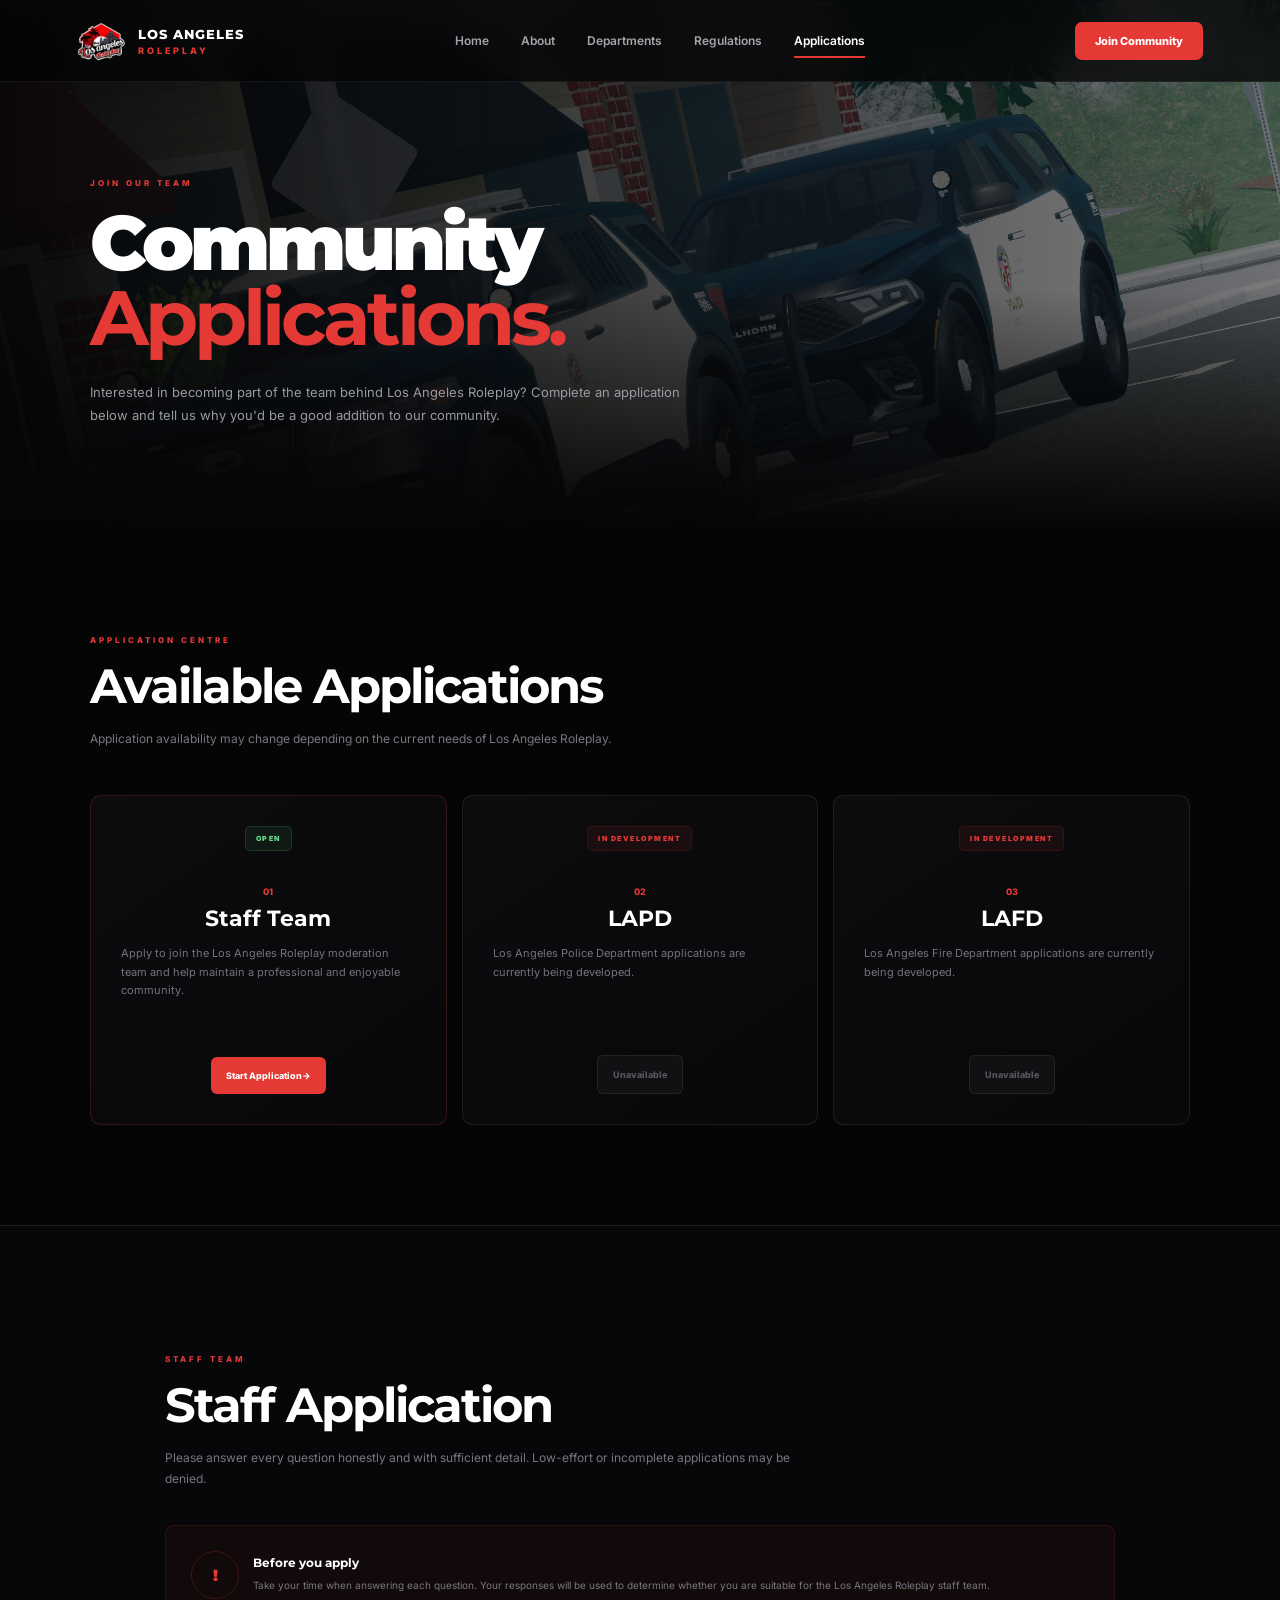
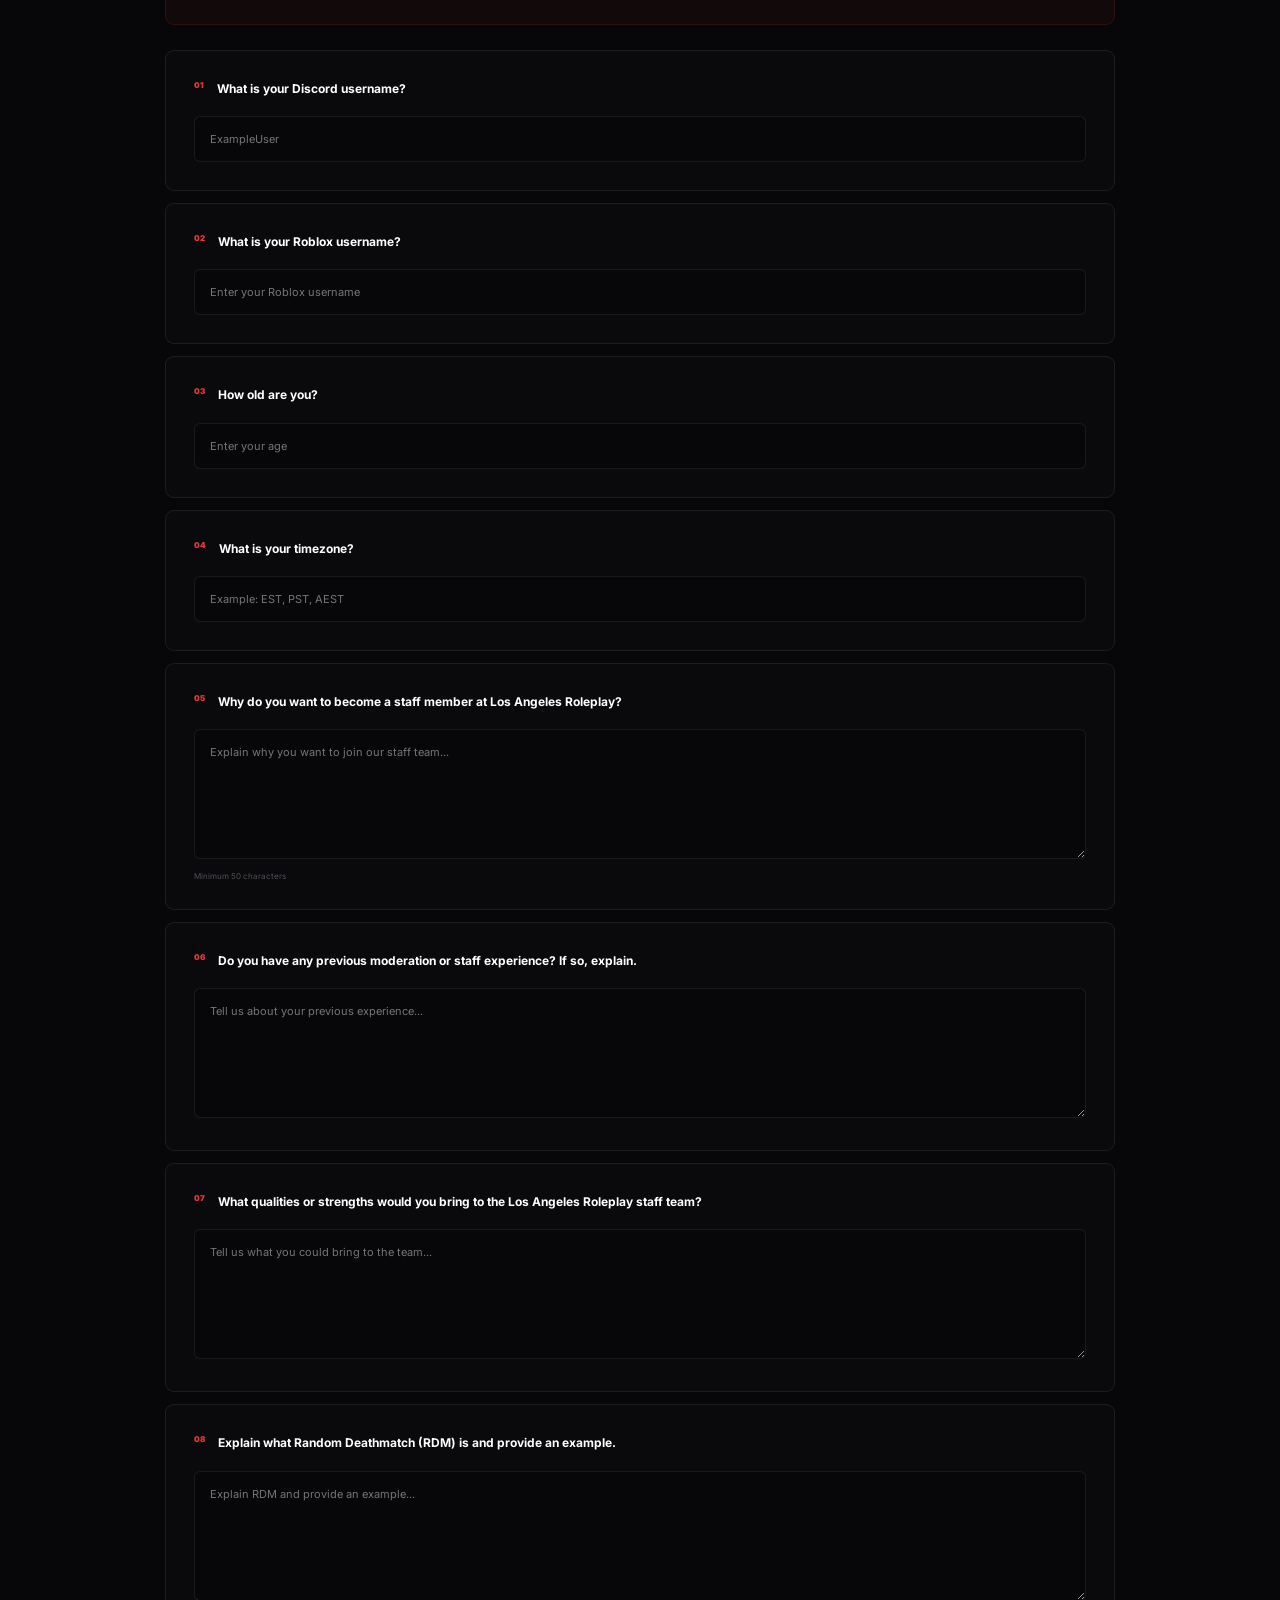
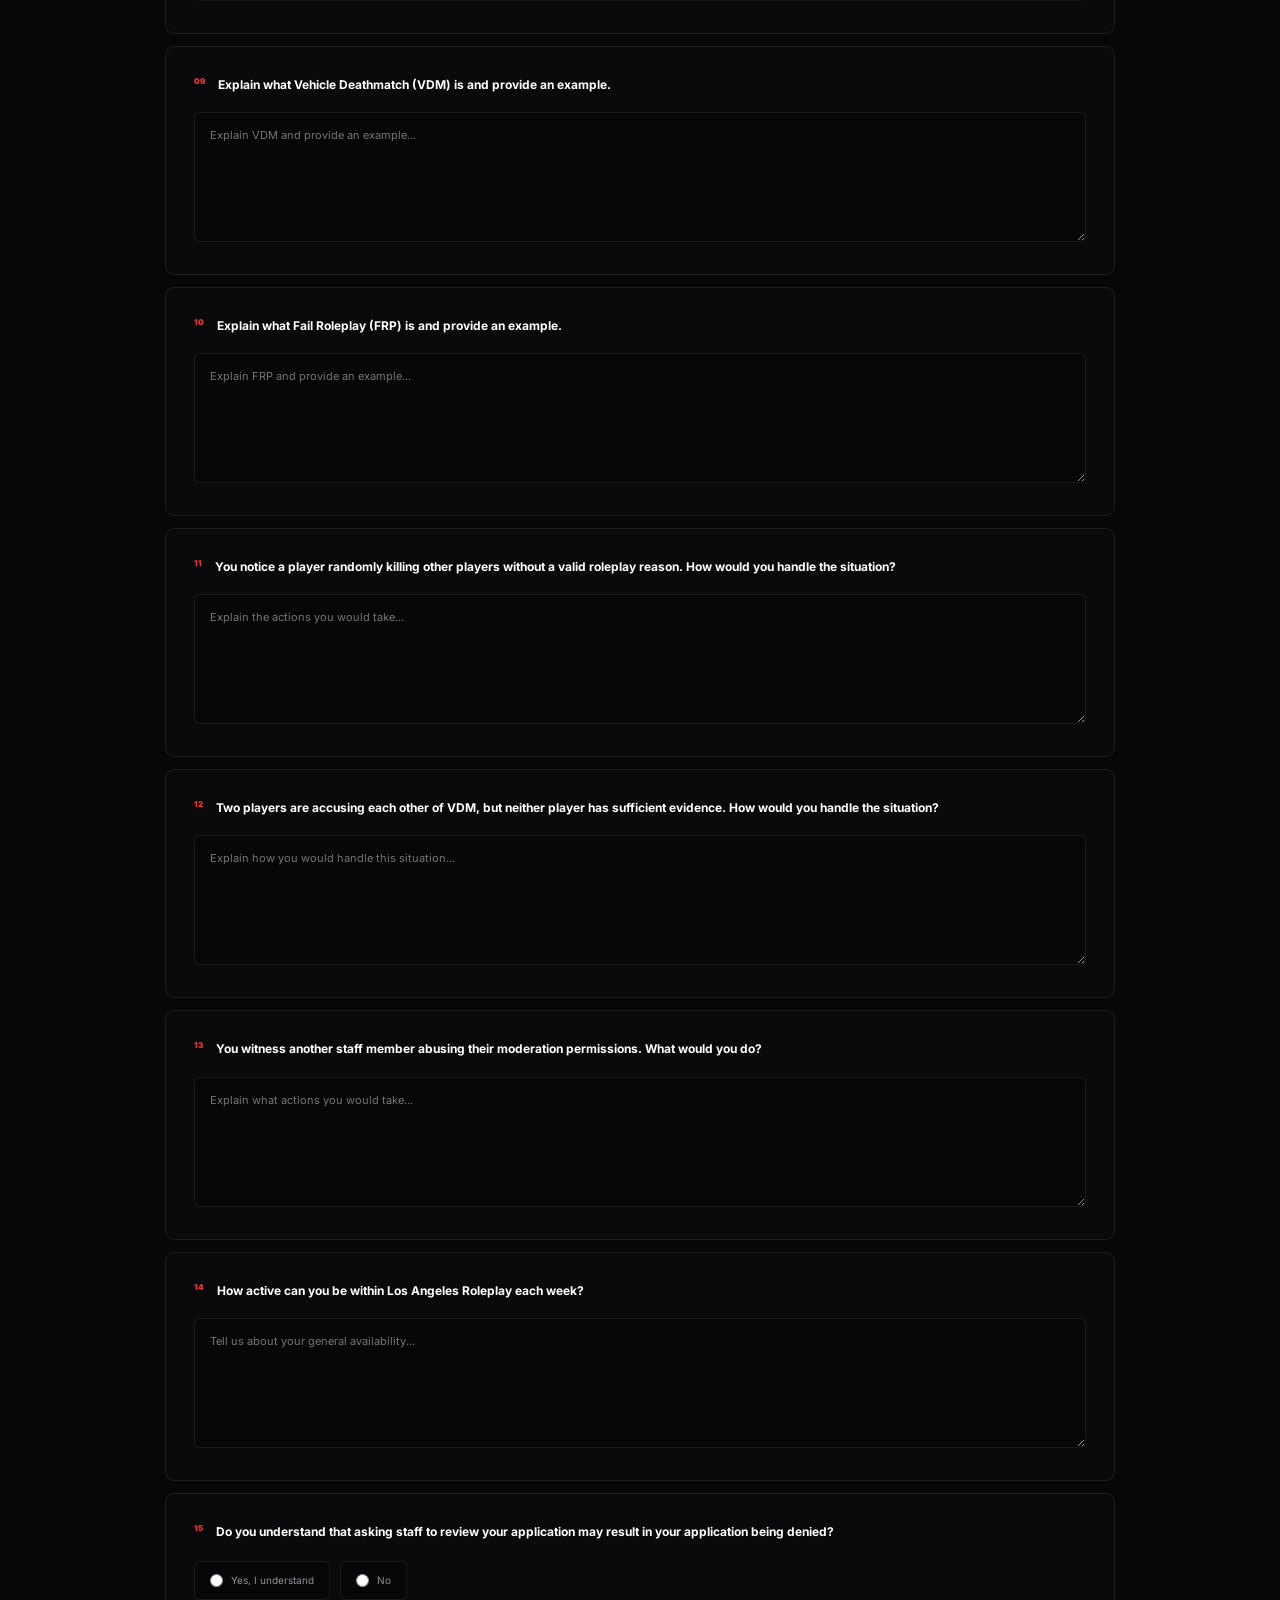
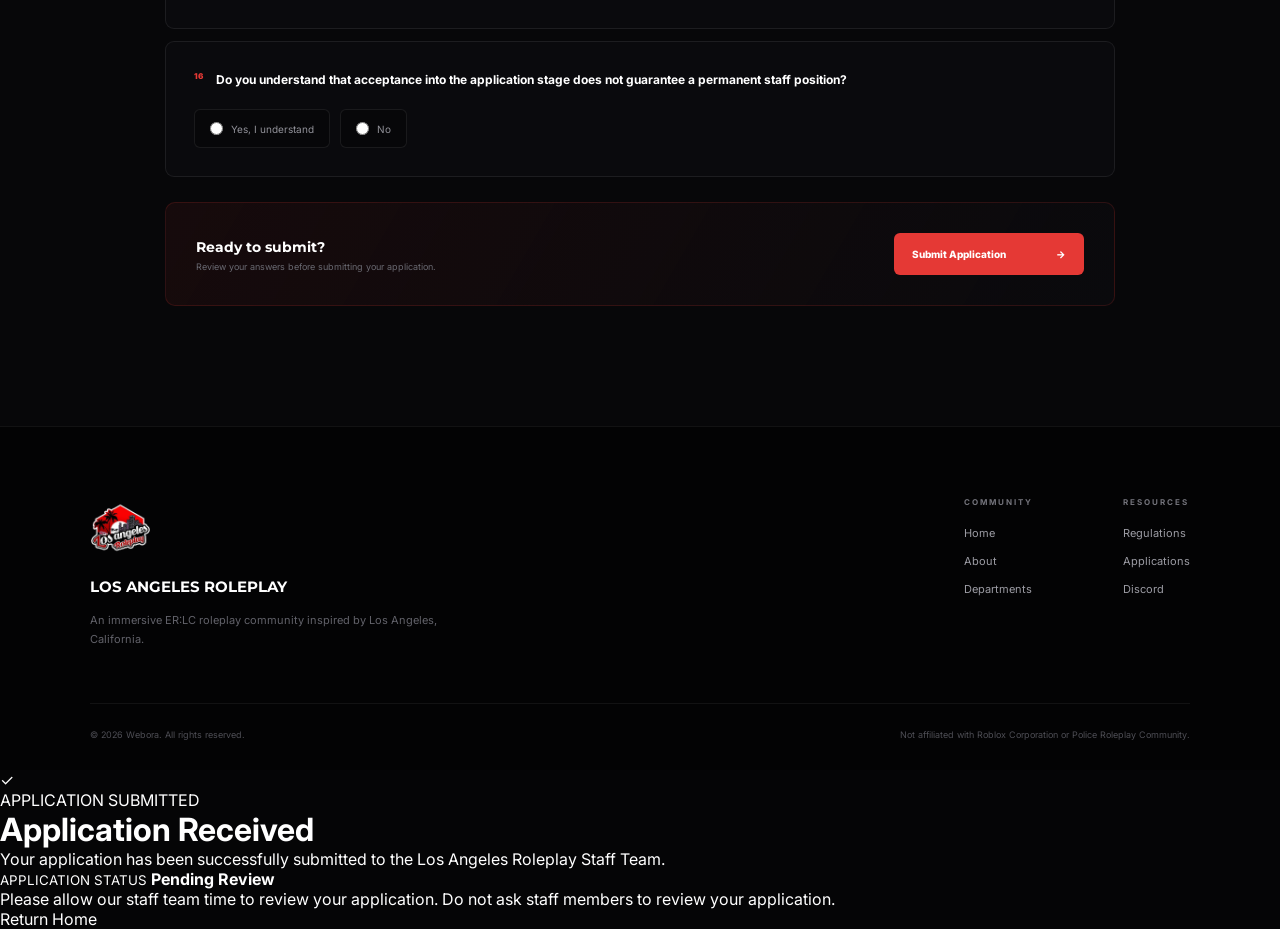
==== commit 69669e15: "Update applications.html" ====
--- a/applications.html
+++ b/applications.html
@@ -789,7 +789,47 @@
 
 
     <script src="js/script.js"></script>
-
+<!-- APPLICATION SUCCESS SCREEN -->
+<div class="application-success" id="applicationSuccess">
+
+    <div class="success-container">
+
+        <div class="success-icon">
+            ✓
+        </div>
+
+        <p class="success-label">
+            APPLICATION SUBMITTED
+        </p>
+
+        <h1>Application Received</h1>
+
+        <p class="success-description">
+            Your application has been successfully submitted to the
+            Los Angeles Roleplay Staff Team.
+        </p>
+
+        <div class="success-status">
+            <span class="status-dot"></span>
+
+            <div>
+                <small>APPLICATION STATUS</small>
+                <strong>Pending Review</strong>
+            </div>
+        </div>
+
+        <p class="success-notice">
+            Please allow our staff team time to review your application.
+            Do not ask staff members to review your application.
+        </p>
+
+        <a href="index.html" class="success-button">
+            Return Home
+        </a>
+
+    </div>
+
+</div>
 </body>
 
-</html>+</html>
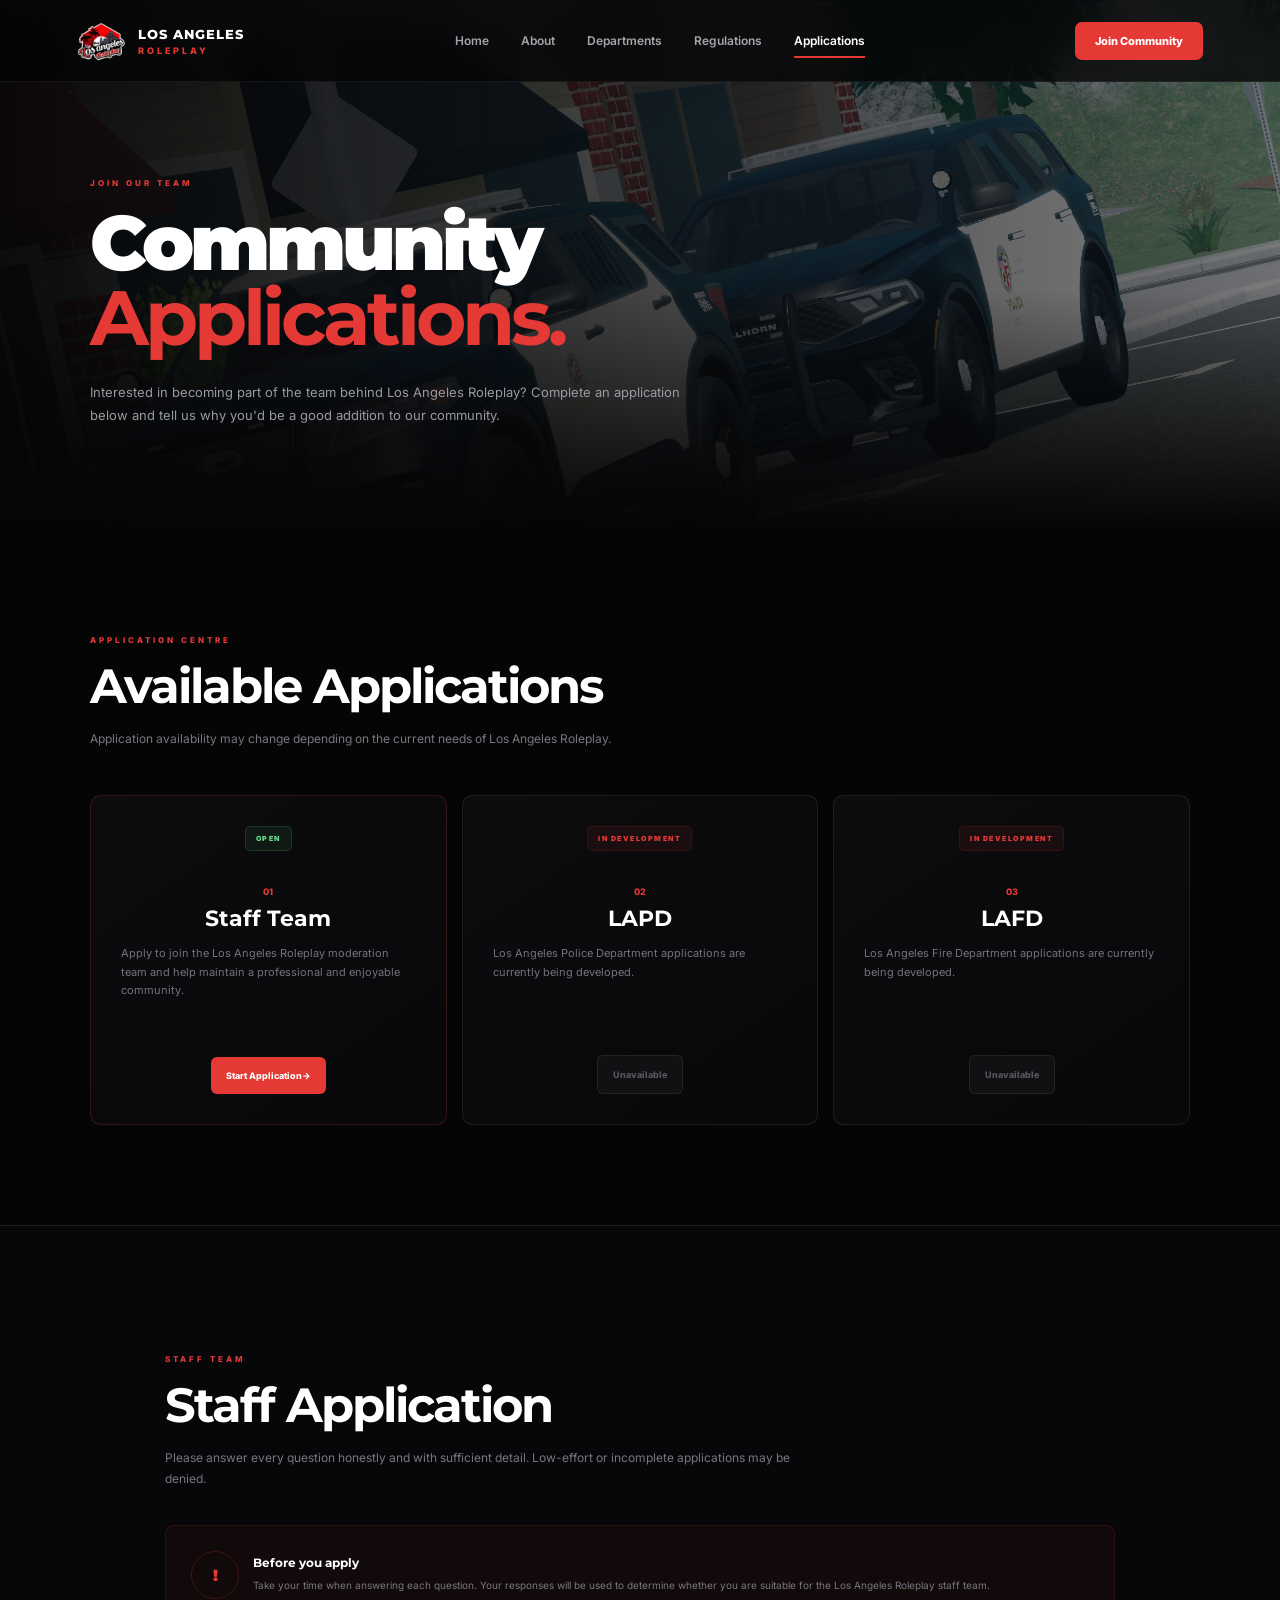
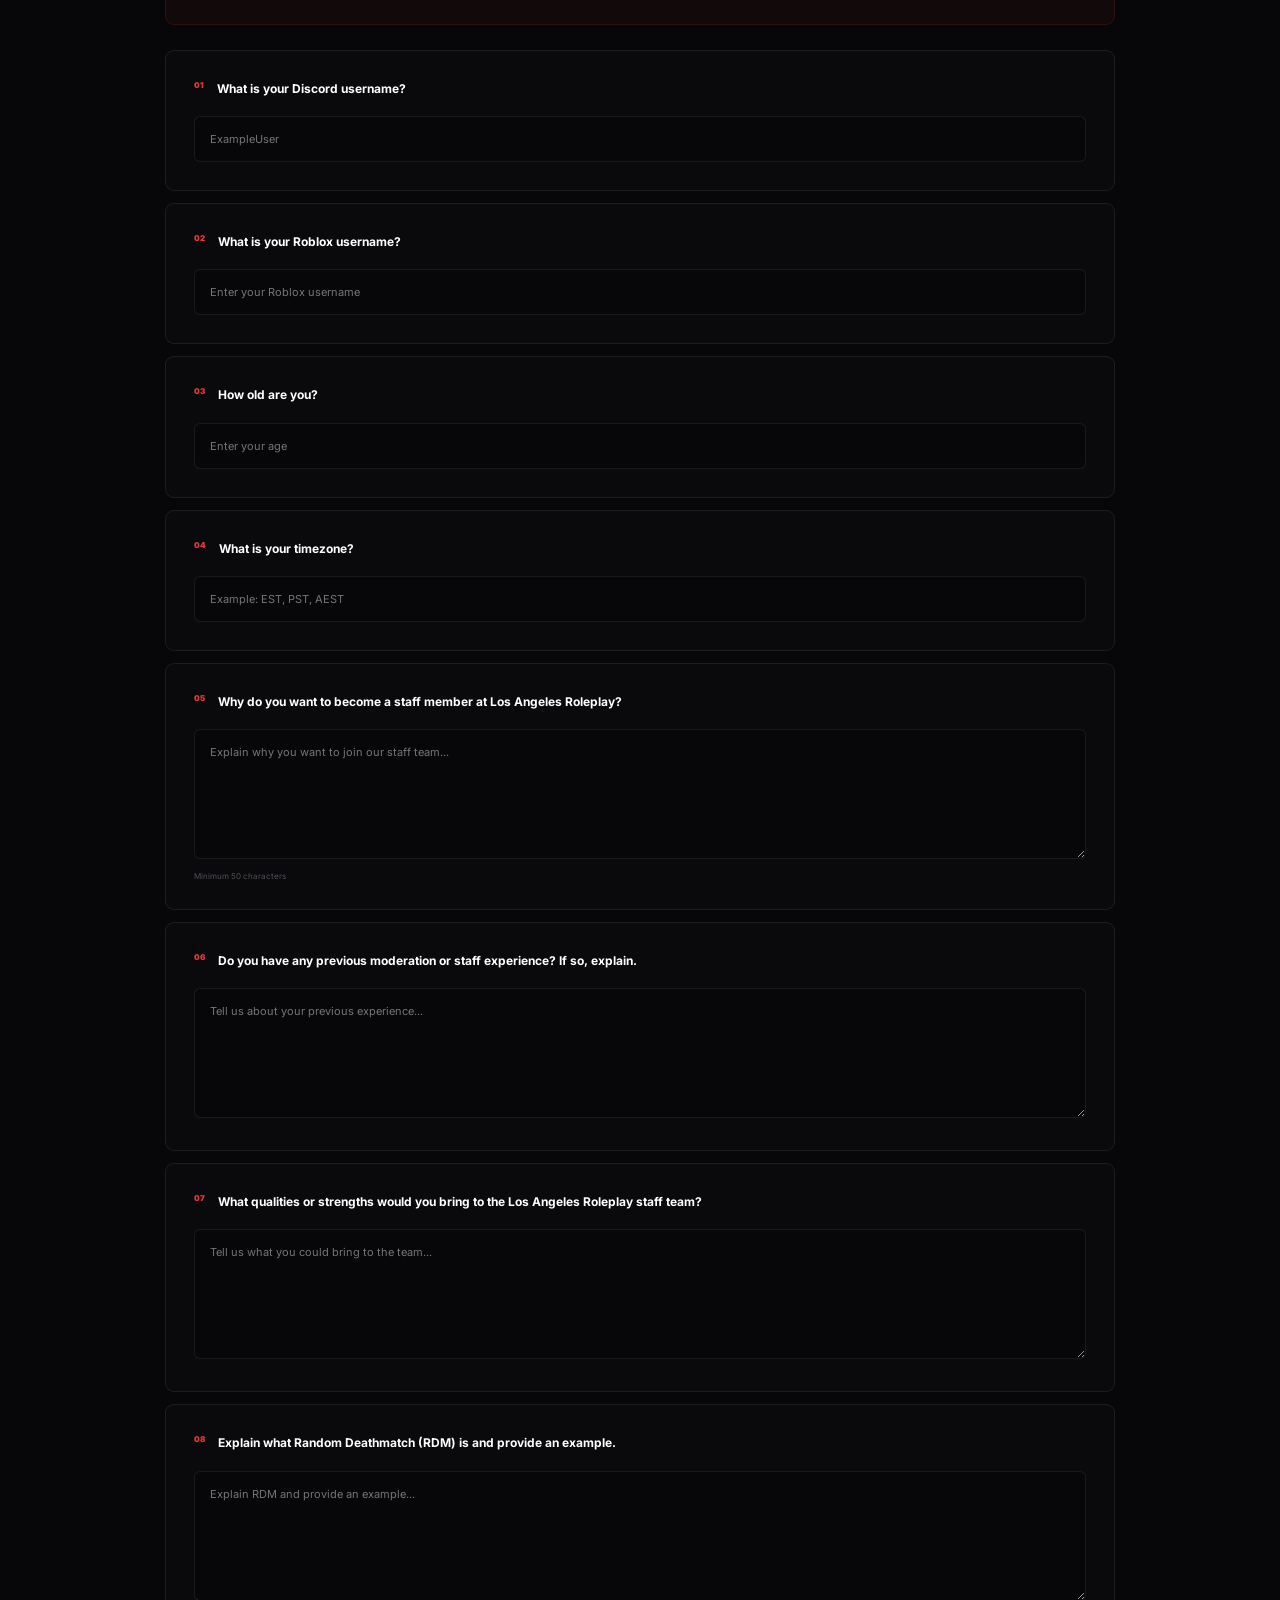
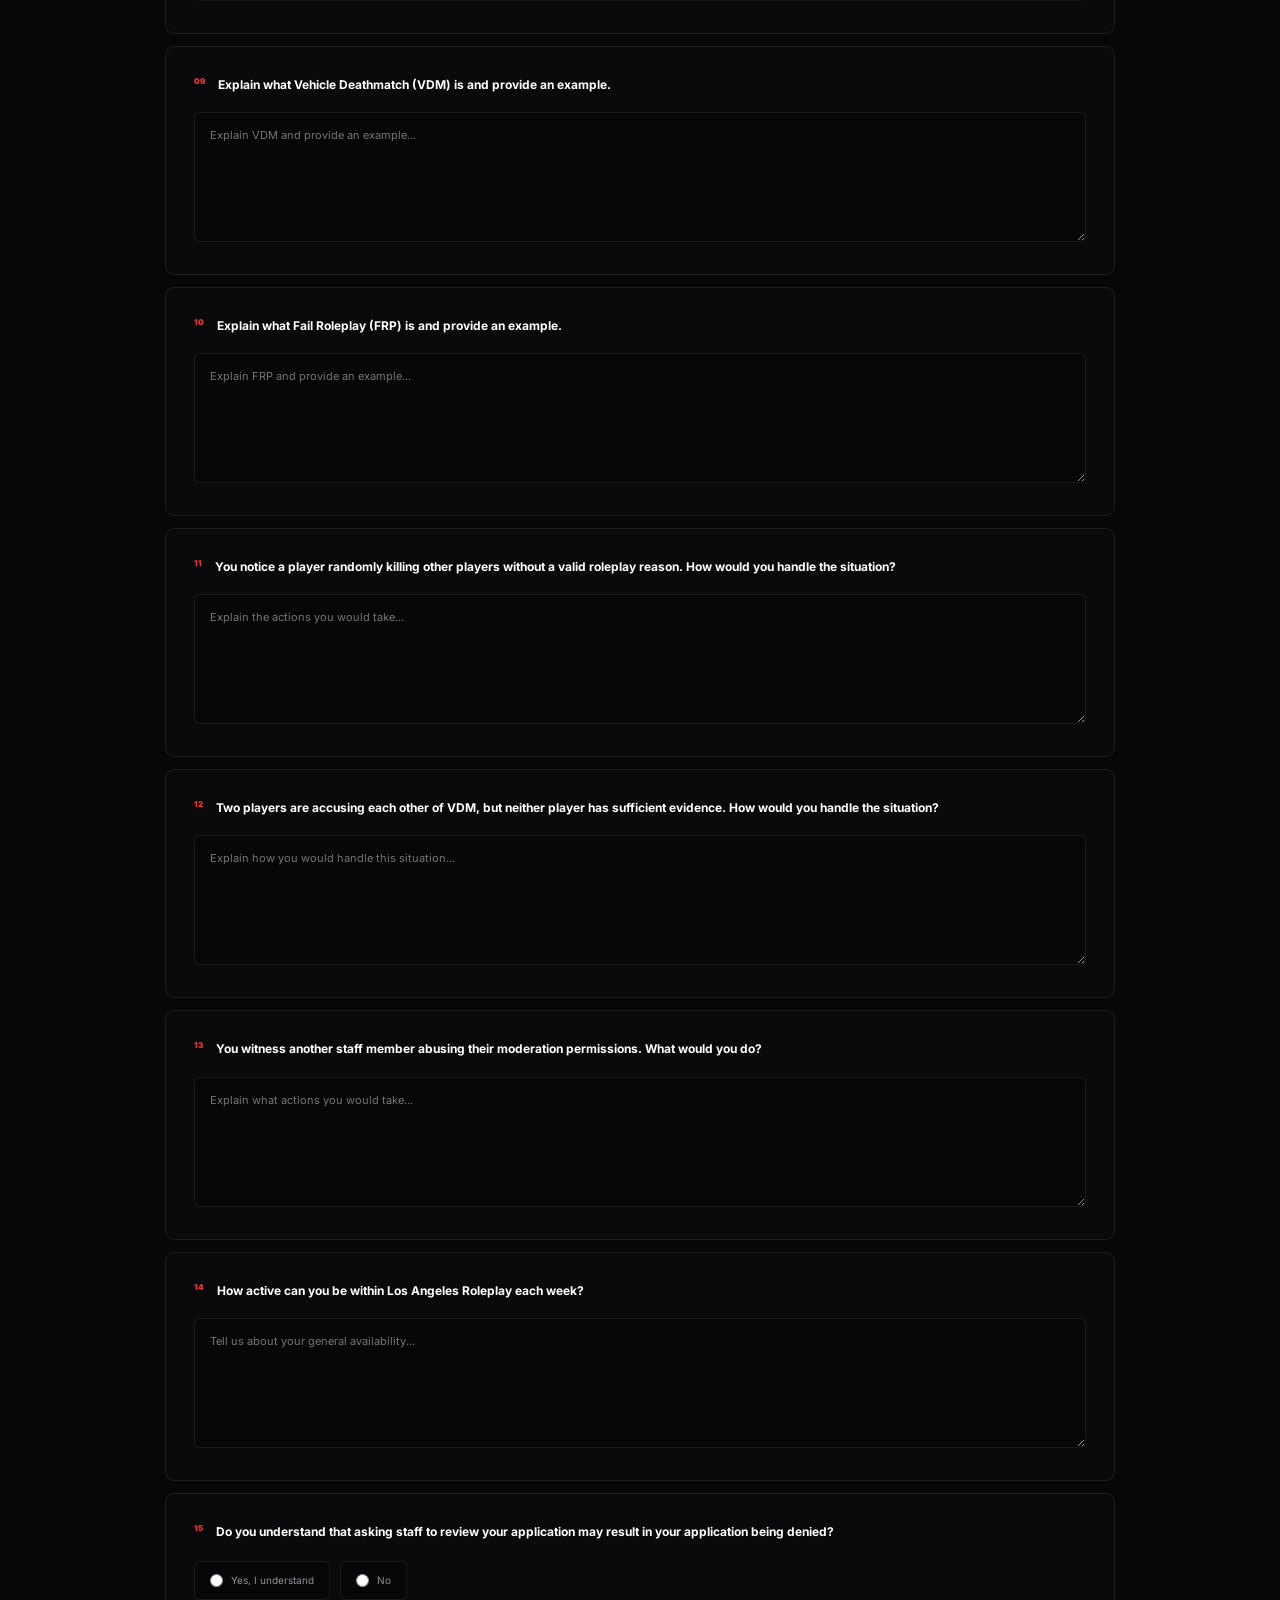
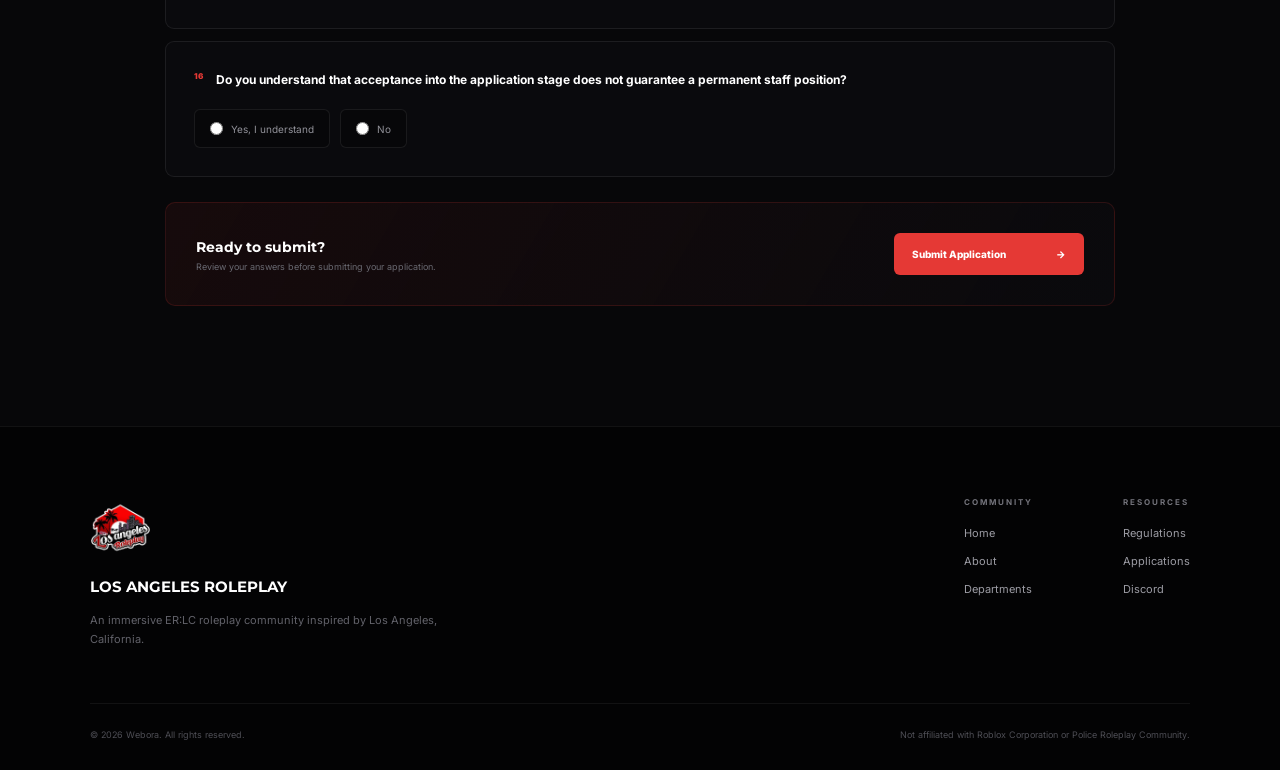
==== commit cefef514: "Add files via upload" ====
--- a/applications.html
+++ b/applications.html
@@ -832,4 +832,4 @@
 </div>
 </body>
 
-</html>
+</html>
--- a/css/style.css
+++ b/css/style.css
@@ -2798,4 +2798,419 @@
         flex-direction: column;
     }
 
-}+}/* ========================================
+   APPLICATION SUCCESS
+======================================== */
+
+.application-success {
+    position: fixed;
+    inset: 0;
+
+    display: flex;
+    align-items: center;
+    justify-content: center;
+
+    padding: 25px;
+
+    background:
+        radial-gradient(
+            circle at center,
+            #171719,
+            #050506 65%
+        );
+
+    z-index: 99999;
+
+    opacity: 0;
+    visibility: hidden;
+    pointer-events: none;
+
+    transition: 0.35s ease;
+}
+
+.application-success.active {
+    opacity: 1;
+    visibility: visible;
+    pointer-events: auto;
+}
+
+.success-container {
+    width: 100%;
+    max-width: 620px;
+
+    text-align: center;
+}
+
+.success-icon {
+    width: 70px;
+    height: 70px;
+
+    margin: 0 auto 25px;
+
+    display: flex;
+    align-items: center;
+    justify-content: center;
+
+    background: #ff3b3f;
+    color: white;
+
+    border-radius: 50%;
+
+    font-size: 30px;
+    font-weight: 800;
+
+    box-shadow:
+        0 0 40px rgba(255, 59, 63, 0.2);
+}
+
+.success-label {
+    margin-bottom: 12px;
+
+    color: #ff4549;
+
+    font-size: 11px;
+    font-weight: 800;
+
+    letter-spacing: 2px;
+}
+
+.success-container h1 {
+    margin-bottom: 15px;
+
+    color: white;
+
+    font-size: 42px;
+    letter-spacing: -2px;
+}
+
+.success-description {
+    max-width: 500px;
+
+    margin: 0 auto 35px;
+
+    color: #888;
+
+    font-size: 15px;
+    line-height: 1.7;
+}
+
+.success-status {
+    max-width: 420px;
+
+    margin: 0 auto 25px;
+    padding: 20px;
+
+    display: flex;
+    align-items: center;
+
+    gap: 15px;
+
+    background: #0d0d0f;
+
+    border: 1px solid #242428;
+    border-radius: 12px;
+
+    text-align: left;
+}
+
+.status-dot {
+    width: 12px;
+    height: 12px;
+
+    flex-shrink: 0;
+
+    background: #f5b942;
+
+    border-radius: 50%;
+
+    box-shadow:
+        0 0 15px rgba(245, 185, 66, 0.45);
+}
+
+.success-status div {
+    display: flex;
+    flex-direction: column;
+
+    gap: 4px;
+}
+
+.success-status small {
+    color: #555;
+
+    font-size: 9px;
+    font-weight: 800;
+
+    letter-spacing: 1.5px;
+}
+
+.success-status strong {
+    color: #eee;
+
+    font-size: 14px;
+}
+
+.success-notice {
+    max-width: 480px;
+
+    margin: 0 auto 30px;
+
+    color: #666;
+
+    font-size: 12px;
+    line-height: 1.7;
+}
+
+.success-button {
+    display: inline-flex;
+
+    padding: 14px 28px;
+
+    background: #ff3b3f;
+    color: white;
+
+    border-radius: 8px;
+
+    font-size: 13px;
+    font-weight: 700;
+
+    transition: 0.2s;
+}
+
+.success-button:hover {
+    background: #ff5155;
+    transform: translateY(-2px);
+}
+
+@media (max-width: 600px) {
+
+    .success-container h1 {
+        font-size: 34px;
+    }
+
+    .success-status {
+        max-width: 100%;
+    }
+
+}/* ========================================
+   APPLICATION SUCCESS PAGE
+======================================== */
+
+.application-success-page {
+    margin: 0;
+
+    min-height: 100vh;
+
+    background:
+        radial-gradient(
+            circle at center,
+            #171719,
+            #050506 65%
+        );
+
+    color: white;
+}
+
+
+.success-page {
+    min-height: 100vh;
+
+    display: flex;
+    align-items: center;
+    justify-content: center;
+
+    padding: 40px 20px;
+}
+
+
+.success-page-container {
+    width: 100%;
+    max-width: 620px;
+
+    text-align: center;
+}
+
+
+.success-check {
+    width: 72px;
+    height: 72px;
+
+    margin: 0 auto 25px;
+
+    display: flex;
+    align-items: center;
+    justify-content: center;
+
+    background: #ff3b3f;
+
+    border-radius: 50%;
+
+    font-size: 30px;
+    font-weight: 800;
+
+    box-shadow:
+        0 0 45px rgba(255, 59, 63, 0.2);
+}
+
+
+.success-page-label {
+    margin-bottom: 12px;
+
+    color: #ff4549;
+
+    font-size: 11px;
+    font-weight: 800;
+
+    letter-spacing: 2px;
+}
+
+
+.success-page h1 {
+    margin-bottom: 15px;
+
+    font-size: 46px;
+
+    letter-spacing: -2px;
+}
+
+
+.success-page-description {
+    max-width: 500px;
+
+    margin: 0 auto 35px;
+
+    color: #888;
+
+    font-size: 15px;
+
+    line-height: 1.7;
+}
+
+
+/* STATUS */
+
+.application-status-card {
+    max-width: 420px;
+
+    margin: 0 auto 30px;
+
+    padding: 20px;
+
+    display: flex;
+    align-items: center;
+
+    gap: 16px;
+
+    background: #0d0d0f;
+
+    border: 1px solid #252529;
+    border-radius: 12px;
+
+    text-align: left;
+}
+
+
+.pending-dot {
+    width: 13px;
+    height: 13px;
+
+    flex-shrink: 0;
+
+    background: #f5b942;
+
+    border-radius: 50%;
+
+    box-shadow:
+        0 0 15px rgba(245, 185, 66, 0.45);
+}
+
+
+.application-status-info {
+    display: flex;
+    flex-direction: column;
+
+    gap: 4px;
+}
+
+
+.application-status-info span {
+    color: #555;
+
+    font-size: 9px;
+    font-weight: 800;
+
+    letter-spacing: 1.5px;
+}
+
+
+.application-status-info strong {
+    color: #eee;
+
+    font-size: 14px;
+}
+
+
+/* INFORMATION */
+
+.success-information {
+    margin-bottom: 30px;
+
+    padding: 25px;
+
+    background: #0b0b0d;
+
+    border: 1px solid #1f1f23;
+    border-radius: 12px;
+
+    text-align: left;
+}
+
+
+.success-information h3 {
+    margin-bottom: 12px;
+
+    font-size: 15px;
+}
+
+
+.success-information p {
+    margin-bottom: 10px;
+
+    color: #777;
+
+    font-size: 12px;
+
+    line-height: 1.7;
+}
+
+
+.success-information p:last-child {
+    margin-bottom: 0;
+}
+
+
+/* HOME BUTTON */
+
+.success-home-button {
+    display: inline-flex;
+
+    padding: 14px 28px;
+
+    background: #ff3b3f;
+    color: white;
+
+    border-radius: 8px;
+
+    font-size: 13px;
+    font-weight: 700;
+
+    text-decoration: none;
+
+    transition: 0.2s;
+}
+
+
+.success-home-button:hover {
+    background: #ff5155;
+
+    transform: translateY(-2px);
+}
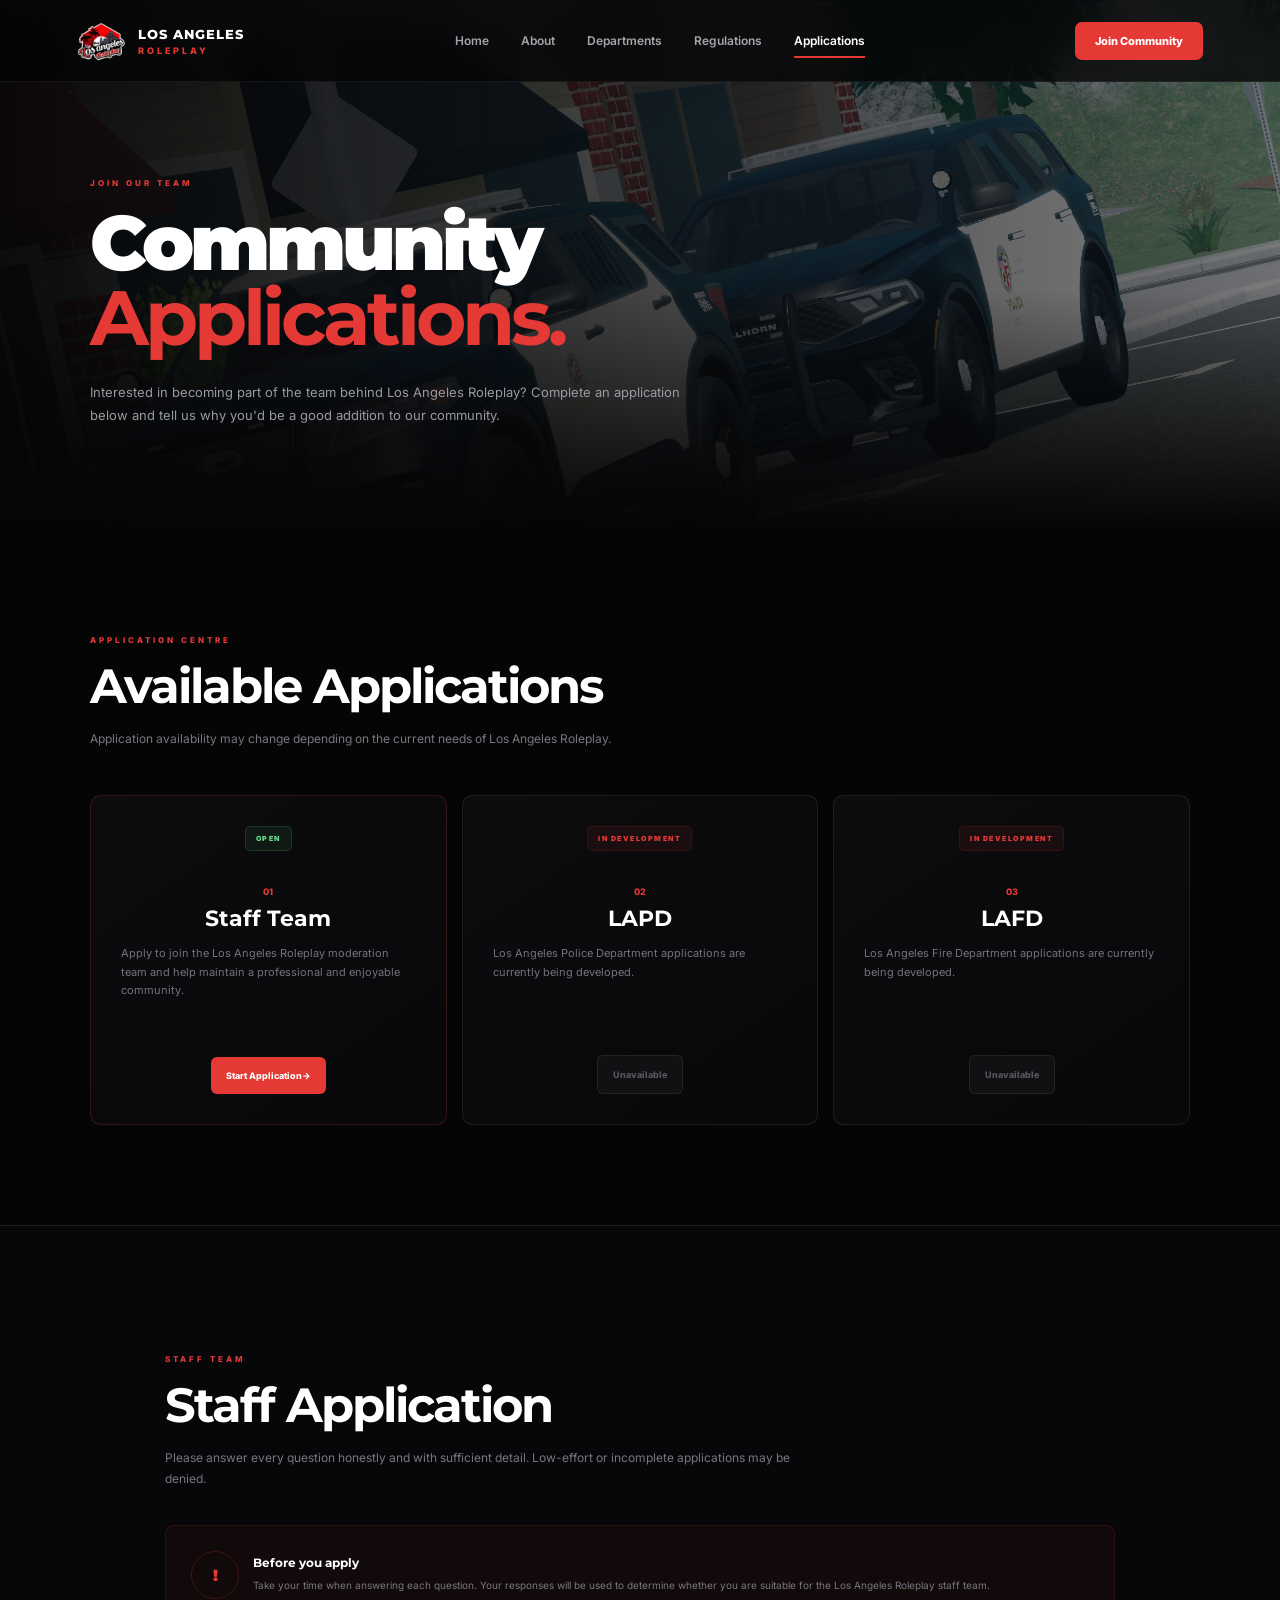
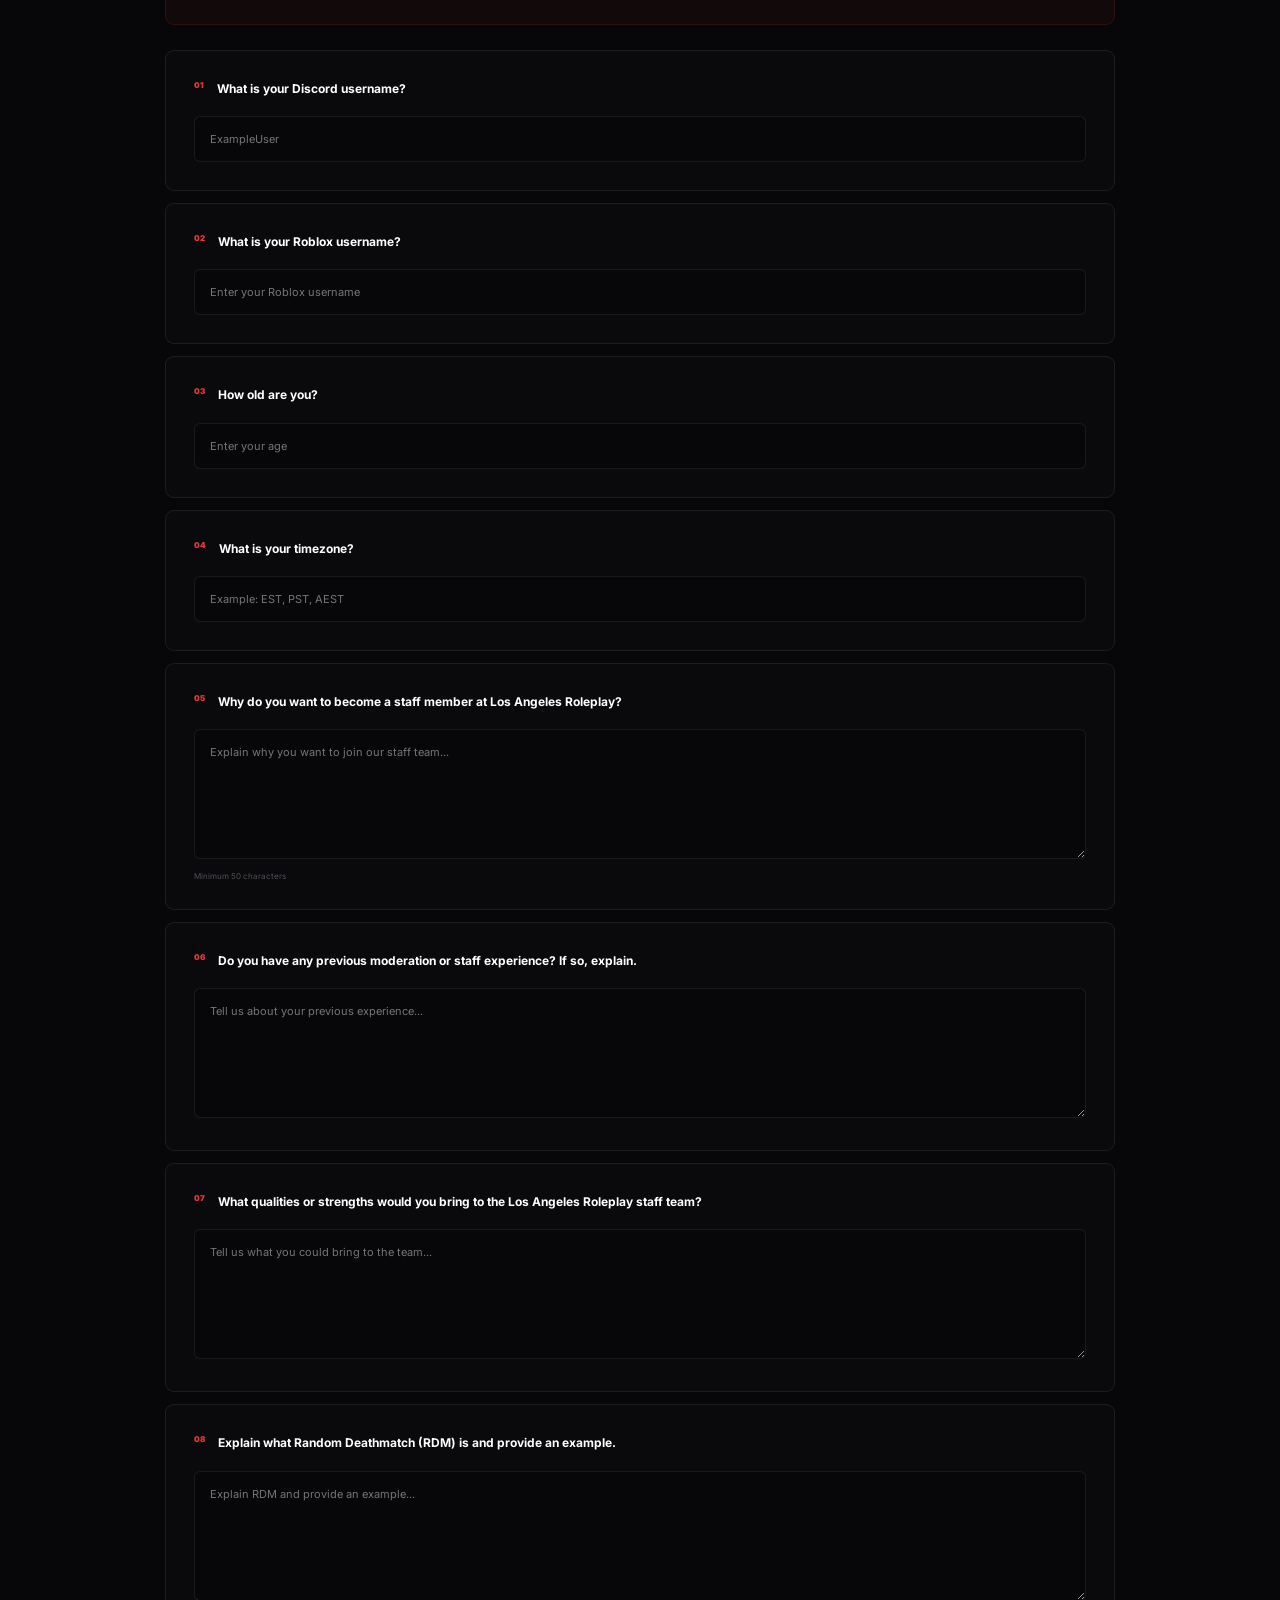
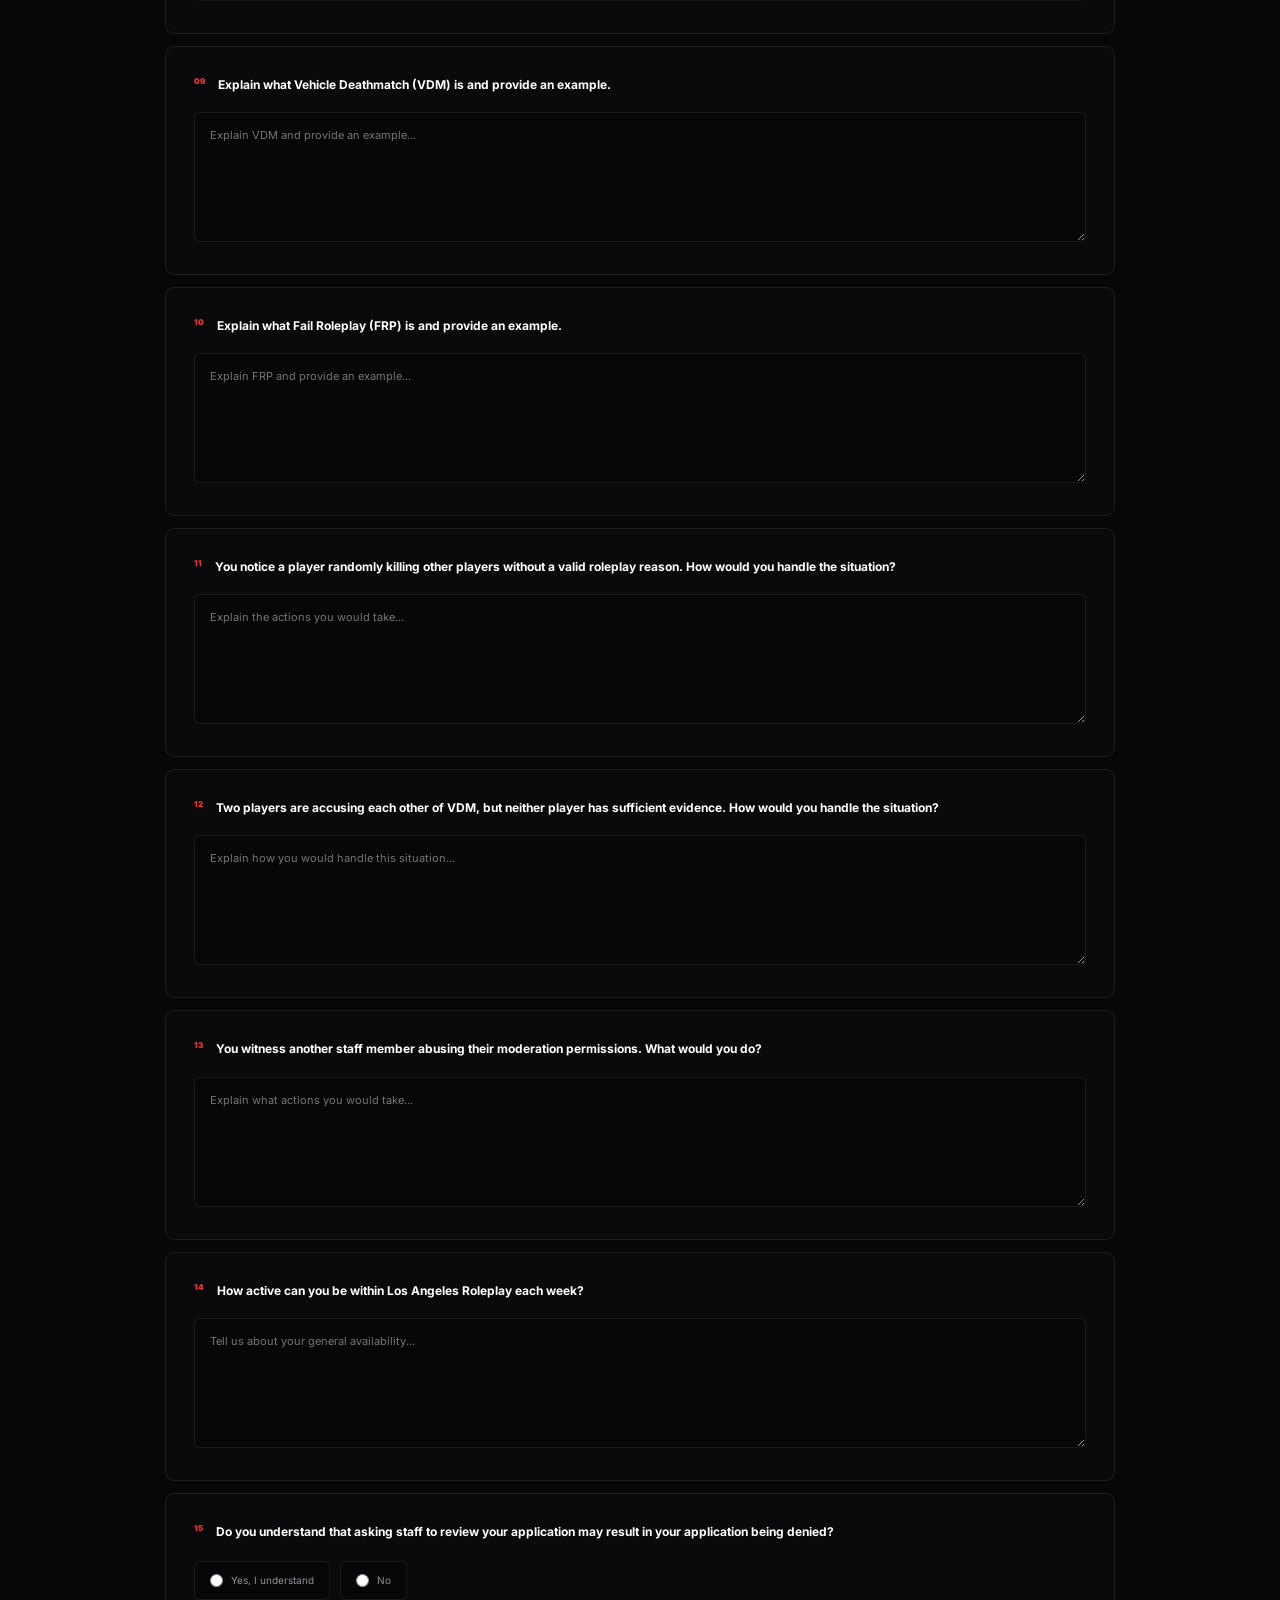
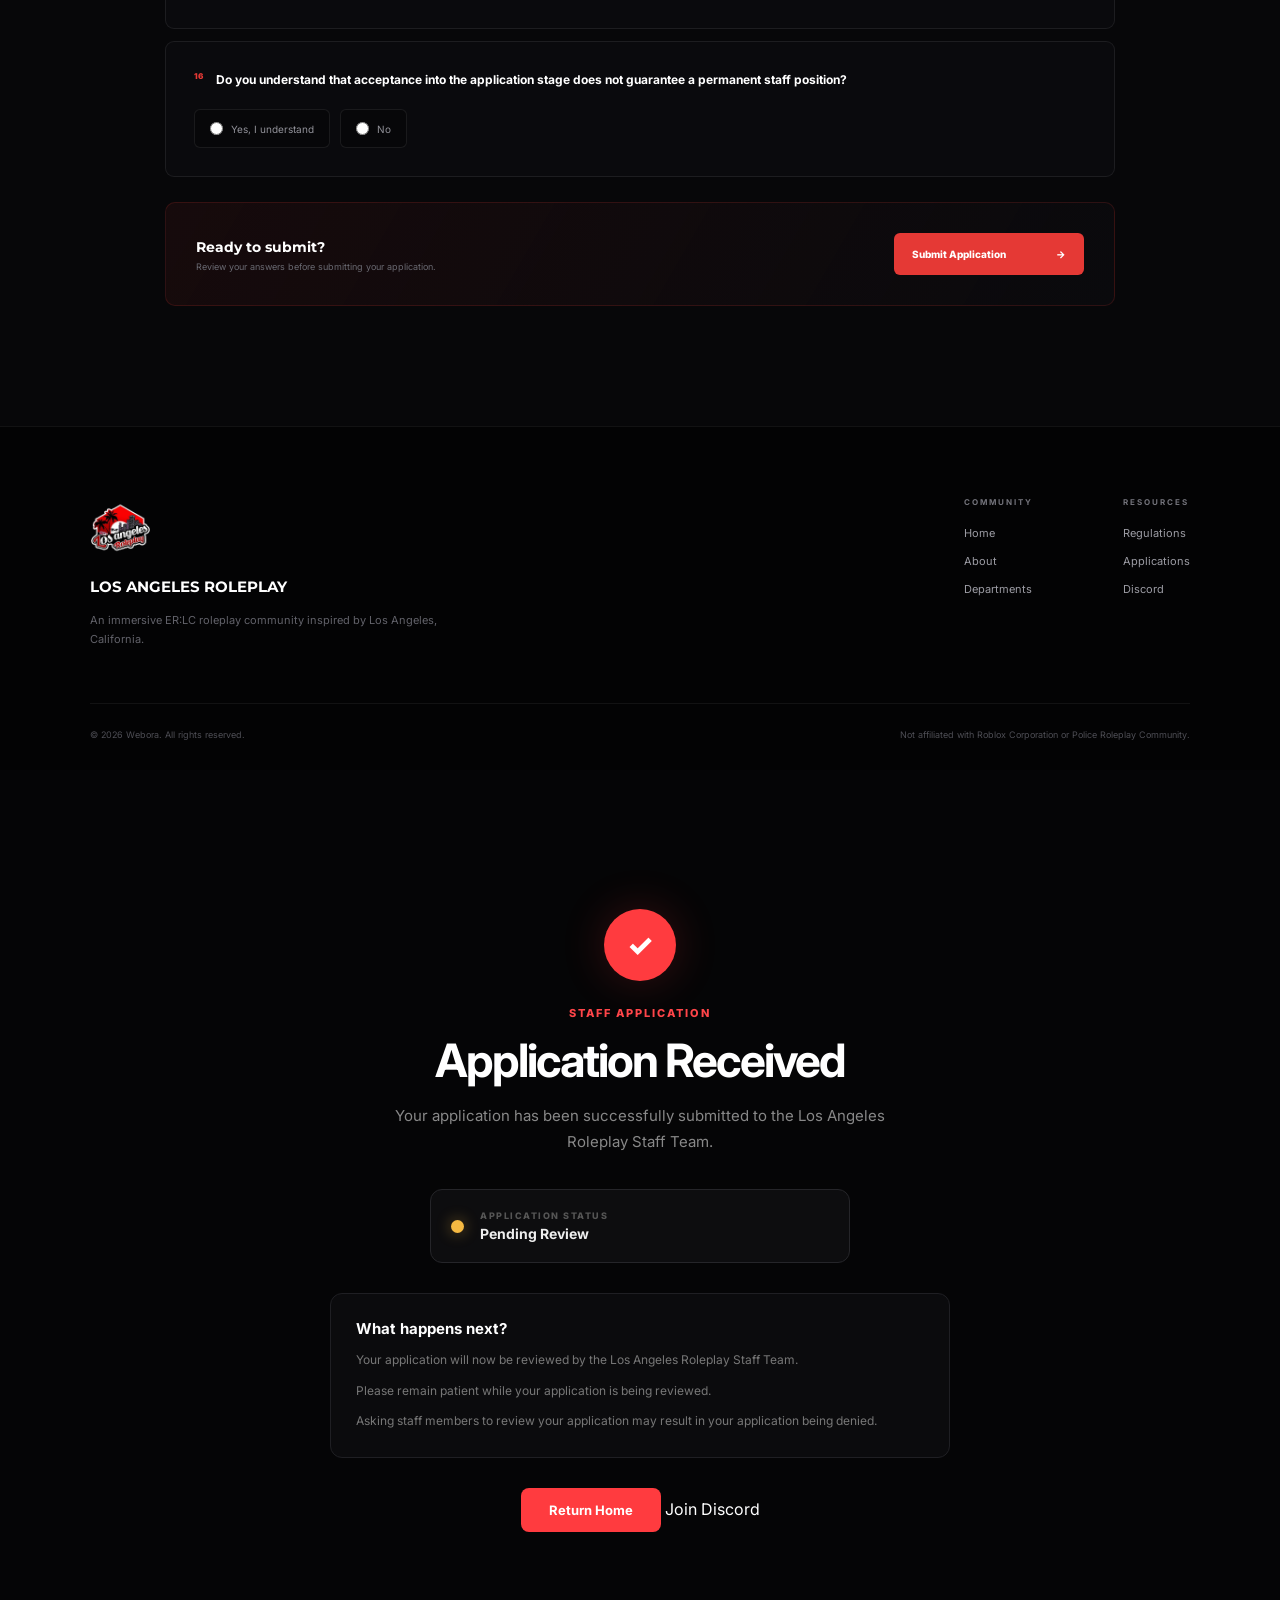
==== commit 441eb5e3: "Update applications.html" ====
--- a/applications.html
+++ b/applications.html
@@ -832,4 +832,172 @@
 </div>
 </body>
 
-</html>+</html><!DOCTYPE html>
+<html lang="en">
+
+<head>
+
+    <meta charset="UTF-8">
+
+    <meta
+        name="viewport"
+        content="width=device-width, initial-scale=1.0"
+    >
+
+    <title>
+        Application Submitted | Los Angeles Roleplay
+    </title>
+
+    <link
+        rel="stylesheet"
+        href="css/style.css"
+    >
+
+</head>
+
+
+<body class="application-success-page">
+
+
+    <main class="success-page">
+
+
+        <div class="success-page-container">
+
+
+            <!-- SUCCESS ICON -->
+
+            <div class="success-check">
+                ✓
+            </div>
+
+
+            <!-- LABEL -->
+
+            <p class="success-page-label">
+                STAFF APPLICATION
+            </p>
+
+
+            <!-- TITLE -->
+
+            <h1>
+                Application Received
+            </h1>
+
+
+            <!-- DESCRIPTION -->
+
+            <p class="success-page-description">
+
+                Your application has been successfully
+                submitted to the Los Angeles Roleplay
+                Staff Team.
+
+            </p>
+
+
+
+            <!-- STATUS -->
+
+            <div class="application-status-card">
+
+
+                <div class="pending-dot"></div>
+
+
+                <div class="application-status-info">
+
+                    <span>
+                        APPLICATION STATUS
+                    </span>
+
+                    <strong>
+                        Pending Review
+                    </strong>
+
+                </div>
+
+
+            </div>
+
+
+
+            <!-- NEXT STEPS -->
+
+            <div class="success-information">
+
+
+                <h3>
+                    What happens next?
+                </h3>
+
+
+                <p>
+
+                    Your application will now be reviewed
+                    by the Los Angeles Roleplay Staff Team.
+
+                </p>
+
+
+                <p>
+
+                    Please remain patient while your
+                    application is being reviewed.
+
+                </p>
+
+
+                <p>
+
+                    Asking staff members to review your
+                    application may result in your
+                    application being denied.
+
+                </p>
+
+
+            </div>
+
+
+
+            <!-- BUTTONS -->
+
+            <div class="success-buttons">
+
+
+                <a
+                    href="index.html"
+                    class="success-home-button"
+                >
+
+                    Return Home
+
+                </a>
+
+
+                <a
+                    href="https://discord.gg/EVZqjQpxMm"
+                    target="_blank"
+                    rel="noopener noreferrer"
+                    class="success-discord-button"
+                >
+
+                    Join Discord
+
+                </a>
+
+
+            </div>
+
+
+        </div>
+
+
+    </main>
+
+
+</body>
+
+</html>
